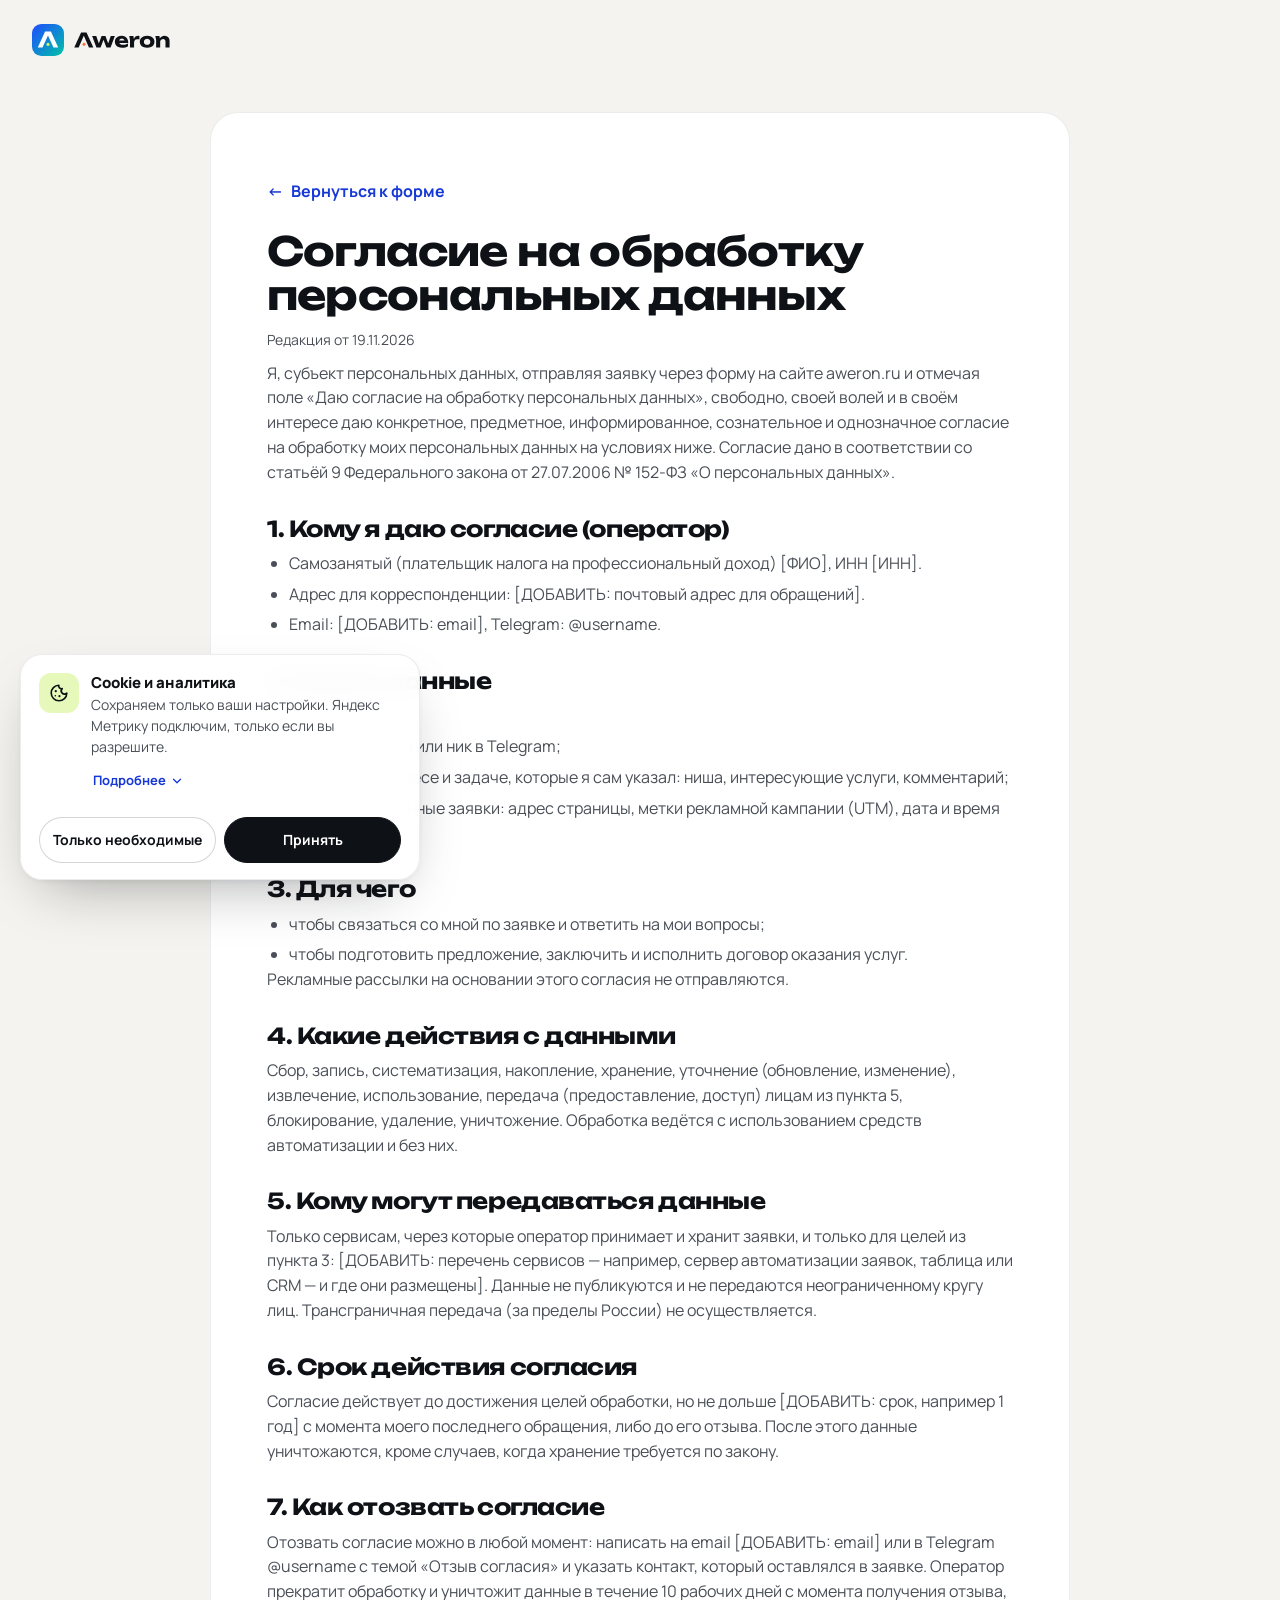
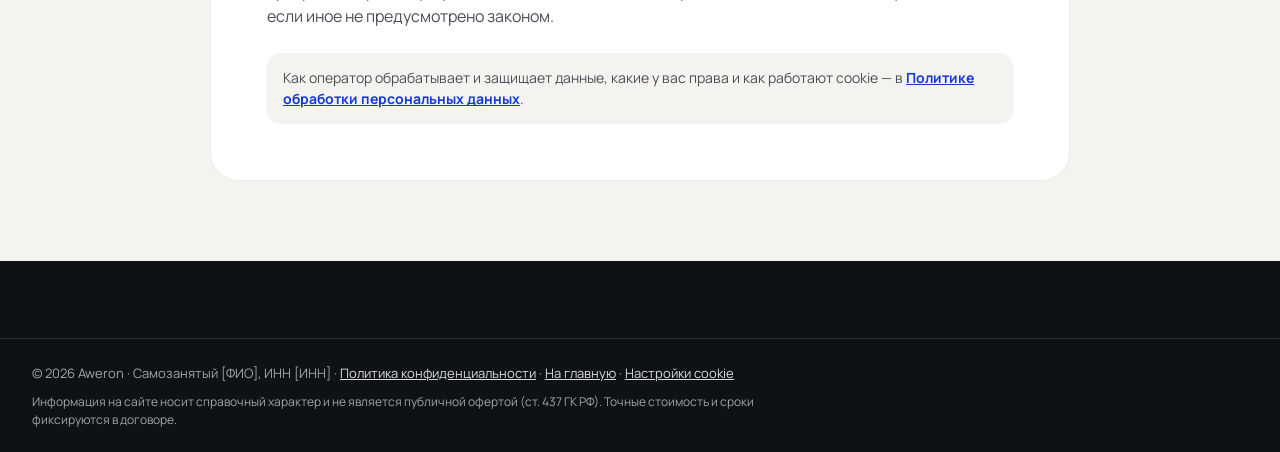
==== consent.html @ 9c27363f "Телефон с выбором страны и аудит соответствия правилам Форма: переключатель «Телефон / Telegram»; вы" ====
<!doctype html>
<html lang="ru">
<head>
  <meta charset="utf-8">
  <meta name="viewport" content="width=device-width, initial-scale=1">
  <title>Согласие на обработку персональных данных — Aweron</title>
  <meta name="description" content="Текст согласия на обработку персональных данных, которое вы даёте, отправляя заявку на сайте Aweron: какие данные, зачем, на какой срок и как отозвать.">
  <link rel="canonical" href="https://aweron.ru/consent.html">
  <meta name="theme-color" content="#F4F3EF">
  <link rel="icon" href="favicon.svg" type="image/svg+xml">
  <link rel="apple-touch-icon" href="apple-touch-icon.png">
  <link rel="preconnect" href="https://fonts.googleapis.com">
  <link rel="preconnect" href="https://fonts.gstatic.com" crossorigin>
  <link rel="stylesheet" href="https://fonts.googleapis.com/css2?family=Manrope:wght@400;500;600;700&family=Unbounded:wght@600;700&display=swap">
  <link rel="stylesheet" href="assets/css/style.css">
  <script src="assets/js/config.js" defer></script>
  <script src="assets/js/main.js" defer></script>
</head>
<body>
  <a class="skip-link" href="#main">Перейти к содержимому</a>
  <header class="container simple-header">
    <a class="logo" href="index.html" aria-label="Aweron — на главную">
      <svg class="logo-svg" viewBox="0 0 207.84 48" width="138.56" height="32" role="img" focusable="false"><title>Aweron</title><defs><linearGradient id="awr-g-p" x1="0" y1="0" x2="48" y2="48" gradientUnits="userSpaceOnUse"><stop offset="0" stop-color="#1F4BFF"/><stop offset="1" stop-color="#00C2A8"/></linearGradient></defs><path d="M14 0H34A14 14 0 0 1 48 14V34A14 14 0 0 1 34 48H14A14 14 0 0 1 0 34V14A14 14 0 0 1 14 0Z" fill="url(#awr-g-p)"/><path d="M8.7 35.4L19.63 11.4H28.37L39.3 35.4H32.22L24 17.34L15.78 35.4Z" fill="#FFFFFF"/><circle class="logo-ping" cx="24" cy="30.6" r="2.4" fill="none" stroke="#C8F169" stroke-width="1.5" opacity="0"/><circle class="logo-spark" cx="24" cy="30.6" r="2.4" fill="#C8F169"/><path d="M81.81 12.75 92.04 35.25H85.41L76.83 15.39H78.63L70.02 35.25H63.39L73.62 12.75ZM115.23 31.8H113.31L118.17 18.12H124.29L117.87 35.25H111.63L106.26 21.03H108.3L102.87 35.25H96.63L90.21 18.12H96.39L101.22 31.8H99.3L104.37 18.12H110.22ZM135.09 35.73Q131.97 35.73 129.52 34.59Q127.08 33.45 125.67 31.39Q124.26 29.34 124.26 26.61Q124.26 23.94 125.61 21.91Q126.96 19.89 129.31 18.75Q131.67 17.61 134.64 17.61Q137.73 17.61 139.91 18.95Q142.08 20.28 143.26 22.71Q144.45 25.14 144.45 28.44H129.21V24.75H141L138.99 26.04Q138.87 24.72 138.33 23.8Q137.79 22.89 136.91 22.41Q136.02 21.93 134.79 21.93Q133.44 21.93 132.48 22.47Q131.52 23.01 130.98 23.95Q130.44 24.9 130.44 26.16Q130.44 27.78 131.18 28.91Q131.91 30.03 133.33 30.63Q134.76 31.23 136.83 31.23Q138.72 31.23 140.59 30.73Q142.47 30.24 144 29.34V33.24Q142.23 34.44 139.97 35.09Q137.7 35.73 135.09 35.73ZM145.86 18.12H152.1L153.12 24.24V35.25H147V23.88ZM161.16 17.85V23.07Q160.26 22.89 159.46 22.81Q158.67 22.74 158.01 22.74Q156.69 22.74 155.58 23.27Q154.47 23.79 153.8 24.99Q153.12 26.19 153.12 28.2L151.95 26.76Q152.19 24.9 152.67 23.27Q153.15 21.63 153.97 20.36Q154.8 19.08 156.03 18.34Q157.26 17.61 159.03 17.61Q159.54 17.61 160.08 17.67Q160.62 17.73 161.16 17.85ZM172.71 35.73Q169.41 35.73 166.95 34.61Q164.49 33.48 163.11 31.43Q161.73 29.37 161.73 26.7Q161.73 23.97 163.11 21.93Q164.49 19.89 166.95 18.75Q169.41 17.61 172.71 17.61Q175.98 17.61 178.45 18.75Q180.93 19.89 182.31 21.93Q183.69 23.97 183.69 26.7Q183.69 29.37 182.31 31.43Q180.93 33.48 178.45 34.61Q175.98 35.73 172.71 35.73ZM172.71 31.2Q174.21 31.2 175.27 30.66Q176.34 30.12 176.91 29.1Q177.48 28.08 177.48 26.7Q177.48 25.26 176.91 24.25Q176.34 23.25 175.27 22.71Q174.21 22.17 172.71 22.17Q171.21 22.17 170.13 22.71Q169.05 23.25 168.48 24.25Q167.91 25.26 167.91 26.67Q167.91 28.08 168.48 29.1Q169.05 30.12 170.13 30.66Q171.21 31.2 172.71 31.2ZM185.04 18.12H191.19L192.3 24.96V35.25H186.18V24.03ZM198.6 17.61Q201.06 17.61 202.8 18.6Q204.54 19.59 205.45 21.39Q206.37 23.19 206.37 25.65V35.25H200.25V26.55Q200.25 24.63 199.27 23.61Q198.3 22.59 196.47 22.59Q195.21 22.59 194.26 23.13Q193.32 23.67 192.81 24.66Q192.3 25.65 192.3 27L190.41 26.01Q190.77 23.28 191.94 21.41Q193.11 19.53 194.82 18.57Q196.53 17.61 198.6 17.61Z" fill="currentColor"/><circle cx="78.06" cy="30.52" r="2.25" fill="#FF6A3D"/></svg>
    </a>
  </header>

  <main class="container legal" id="main">
    <article class="legal-card">
      <a class="back" href="index.html#contact"><span aria-hidden="true">←</span> Вернуться к форме</a>
      <h1>Согласие на обработку персональных данных</h1>
      <p class="meta">Редакция от <span data-consent-version>19.11.2026</span></p>

      <p>Я, субъект персональных данных, отправляя заявку через форму на сайте <span data-site>aweron.ru</span> и отмечая поле «Даю согласие на обработку персональных данных», свободно, своей волей и в своём интересе даю конкретное, предметное, информированное, сознательное и однозначное согласие на обработку моих персональных данных на условиях ниже. Согласие дано в соответствии со статьёй 9 Федерального закона от 27.07.2006 № 152-ФЗ «О персональных данных».</p>

      <h2>1. Кому я даю согласие (оператор)</h2>
      <ul>
        <li>Самозанятый (плательщик налога на профессиональный доход) <span data-legal="name">[ФИО]</span>, ИНН <span data-legal="inn">[ИНН]</span>.</li>
        <li>Адрес для корреспонденции: [ДОБАВИТЬ: почтовый адрес для обращений].</li>
        <li>Email: <span data-contact-text="email">[ДОБАВИТЬ: email]</span>, Telegram: <span data-contact-text="telegram">[ДОБАВИТЬ: @username]</span>.</li>
      </ul>

      <h2>2. Какие данные</h2>
      <ul>
        <li>имя;</li>
        <li>номер телефона или ник в Telegram;</li>
        <li>сведения о бизнесе и задаче, которые я сам указал: ниша, интересующие услуги, комментарий;</li>
        <li>технические данные заявки: адрес страницы, метки рекламной кампании (UTM), дата и время отправки.</li>
      </ul>

      <h2>3. Для чего</h2>
      <ul>
        <li>чтобы связаться со мной по заявке и ответить на мои вопросы;</li>
        <li>чтобы подготовить предложение, заключить и исполнить договор оказания услуг.</li>
      </ul>
      <p>Рекламные рассылки на основании этого согласия не отправляются.</p>

      <h2>4. Какие действия с данными</h2>
      <p>Сбор, запись, систематизация, накопление, хранение, уточнение (обновление, изменение), извлечение, использование, передача (предоставление, доступ) лицам из пункта 5, блокирование, удаление, уничтожение. Обработка ведётся с использованием средств автоматизации и без них.</p>

      <h2>5. Кому могут передаваться данные</h2>
      <p>Только сервисам, через которые оператор принимает и хранит заявки, и только для целей из пункта 3: [ДОБАВИТЬ: перечень сервисов — например, сервер автоматизации заявок, таблица или CRM — и где они размещены]. Данные не публикуются и не передаются неограниченному кругу лиц. Трансграничная передача (за пределы России) не осуществляется.</p>

      <h2>6. Срок действия согласия</h2>
      <p>Согласие действует до достижения целей обработки, но не дольше [ДОБАВИТЬ: срок, например 1 год] с момента моего последнего обращения, либо до его отзыва. После этого данные уничтожаются, кроме случаев, когда хранение требуется по закону.</p>

      <h2>7. Как отозвать согласие</h2>
      <p>Отозвать согласие можно в любой момент: написать на email <span data-contact-text="email">[ДОБАВИТЬ: email]</span> или в Telegram <span data-contact-text="telegram">[ДОБАВИТЬ: @username]</span> с темой «Отзыв согласия» и указать контакт, который оставлялся в заявке. Оператор прекратит обработку и уничтожит данные в течение 10 рабочих дней с момента получения отзыва, если иное не предусмотрено законом.</p>

      <p class="note">Как оператор обрабатывает и защищает данные, какие у вас права и как работают cookie — в <a href="privacy.html">Политике обработки персональных данных</a>.</p>
    </article>
  </main>

  <footer class="site-footer">
    <div class="container footer-bottom">
      <p>© <span data-year>2026</span> Aweron · Самозанятый <span data-legal="name">[ФИО]</span>, ИНН <span data-legal="inn">[ИНН]</span> · <a href="privacy.html">Политика конфиденциальности</a> · <a href="index.html">На главную</a> · <button class="cookie-settings" type="button" data-cookie-settings>Настройки cookie</button></p>
      <p class="footer-note">Информация на сайте носит справочный характер и не является публичной офертой (ст. 437 ГК РФ). Точные стоимость и сроки фиксируются в договоре.</p>
    </div>
  </footer>

  <!-- ============ COOKIE ============
       Ненавязчивое окно согласия: не блокирует страницу, кнопки равнозначны,
       Яндекс Метрика грузится только после «Принять». Выбор меняется ссылкой «Настройки cookie» в футере. -->
  <section class="cookie" id="cookie-banner" role="dialog" aria-modal="false" aria-labelledby="cookie-title" aria-describedby="cookie-text" tabindex="-1" hidden>
    <div class="cookie-head">
      <span class="cookie-ico" aria-hidden="true"><svg width="22" height="22" viewBox="0 0 24 24"><path d="M20.5 12.2A8.5 8.5 0 1 1 11.8 3.5a3 3 0 0 0 3.7 3.7 3 3 0 0 0 5 5z" fill="none" stroke="currentColor" stroke-width="1.8" stroke-linejoin="round"/><circle cx="8.5" cy="10" r="1.2" fill="currentColor"/><circle cx="12.5" cy="15.5" r="1.2" fill="currentColor"/><circle cx="8" cy="15" r=".9" fill="currentColor"/><circle cx="16" cy="12.5" r=".9" fill="currentColor"/></svg></span>
      <div>
        <p class="cookie-title" id="cookie-title">Cookie и аналитика</p>
        <p class="cookie-text" id="cookie-text">Сохраняем только ваши настройки. Яндекс Метрику подключим, только если вы разрешите.</p>
      </div>
    </div>
    <button class="cookie-more" type="button" aria-expanded="false" aria-controls="cookie-details">Подробнее <svg width="14" height="14" viewBox="0 0 24 24" aria-hidden="true"><path d="M6 9l6 6 6-6" fill="none" stroke="currentColor" stroke-width="2.2" stroke-linecap="round" stroke-linejoin="round"/></svg></button>
    <div class="cookie-details" id="cookie-details" inert>
      <div>
        <p>Сайт использует необходимые технические механизмы браузера для сохранения ваших настроек (например, выбора в баннере о cookie). Сервис Яндекс Метрика подключается только после того, как вы нажмёте «Принять» в баннере. Если вы выбрали «Только необходимые», аналитика не загружается. Изменить выбор можно по ссылке «Настройки cookie» внизу страницы или очистив данные сайта в браузере.</p>
        <p><a href="#cookies">Политика конфиденциальности, раздел 8</a></p>
      </div>
    </div>
    <div class="cookie-actions">
      <button class="cookie-btn cookie-btn--ghost" type="button" data-cookie="necessary">Только необходимые</button>
      <button class="cookie-btn cookie-btn--primary" type="button" data-cookie="all">Принять</button>
    </div>
  </section>
</body>
</html>
---- assets/css/style.css ----
/* =========================================================
   Aweron — лендинг. Mobile-first.
   ========================================================= */

/* ---------- Токены ---------- */
:root {
  --bg: #F4F3EF;
  --surface: #FFFFFF;
  --ink: #0E1116;
  --ink-2: #4A4F57;
  --line: rgba(14,17,22,.08);
  --brand: #1F4BFF;
  --brand-2: #00C2A8;
  --accent: #FF6A3D;
  --glow: #C8F169;
  --radius-lg: 28px;
  --radius-md: 18px;
  --radius-sm: 12px;
  --shadow: 0 20px 60px -20px rgba(14,17,22,.25);
  --ease: cubic-bezier(.2,.8,.2,1);

  /* производные */
  --brand-dark: #1638D6;
  --tint: #ECEAE3;
  --error: #C62828;
  --success: #0A7F6F;
  --header-h: 72px;
  --gutter: clamp(16px, 4vw, 32px);
  --font-head: "Unbounded", "Arial Black", system-ui, sans-serif;
  --font-body: "Manrope", system-ui, -apple-system, "Segoe UI", Roboto, sans-serif;
}

/* ---------- Сброс ---------- */
*, *::before, *::after { box-sizing: border-box; }
html { -webkit-text-size-adjust: 100%; scroll-behavior: smooth; }
body {
  margin: 0;
  background: var(--bg);
  color: var(--ink);
  font-family: var(--font-body);
  font-size: 16px;
  line-height: 1.55;
  -webkit-font-smoothing: antialiased;
  overflow-x: hidden;
}
@supports (overflow-x: clip) { body { overflow-x: clip; } }
body.menu-open { overflow: hidden; }
img, svg { display: block; max-width: 100%; }
a { color: inherit; }
button, input, select, textarea { font: inherit; color: inherit; }
h1, h2, h3, p, ul, ol, figure { margin: 0; }
ul, ol { padding: 0; list-style: none; }
[hidden] { display: none !important; }

:focus-visible {
  outline: 3px solid var(--brand);
  outline-offset: 3px;
  border-radius: 6px;
}

.sr-only {
  position: absolute !important; width: 1px; height: 1px; padding: 0; margin: -1px;
  overflow: hidden; clip: rect(0 0 0 0); white-space: nowrap; border: 0;
}
.skip-link {
  position: absolute; left: 16px; top: -60px; z-index: 100;
  background: var(--ink); color: #fff; padding: 10px 16px; border-radius: 999px;
  text-decoration: none; transition: top .2s var(--ease);
}
.skip-link:focus { top: 12px; }

.container {
  width: 100%;
  max-width: calc(1240px + var(--gutter) * 2);
  margin-inline: auto;
  padding-inline: var(--gutter);
}

section[id], [id="top"] { scroll-margin-top: calc(var(--header-h) + 12px); }

/* ---------- Типографика ---------- */
h1, h2, h3 { font-family: var(--font-head); font-weight: 700; letter-spacing: -0.02em; }
h2 { font-size: clamp(28px, 4.4vw, 48px); line-height: 1.1; }
h3 { font-size: clamp(18px, 1.6vw, 21px); line-height: 1.25; font-weight: 600; }
.lead { font-size: clamp(16px, 1.4vw, 18px); color: var(--ink-2); }

/* ---------- Бейджи ---------- */
.pill-badge {
  display: inline-flex; align-items: center; gap: 8px;
  padding: 7px 14px; border-radius: 999px;
  background: var(--surface); border: 1px solid var(--line);
  font-size: 12px; font-weight: 700; letter-spacing: .08em; text-transform: uppercase;
  color: var(--ink);
}
.pill-badge--light { background: rgba(255,255,255,.7); }
.pill-badge--dark { background: rgba(255,255,255,.08); border-color: rgba(255,255,255,.14); color: #fff; }
.dot { width: 7px; height: 7px; border-radius: 50%; background: var(--brand); flex: none; }
.dot--live { background: var(--brand-2); box-shadow: 0 0 0 4px rgba(0,194,168,.18); }
.dot--teal { background: var(--brand-2); }
.dot--lime { background: var(--glow); }

/* ---------- Кнопки ---------- */
.btn {
  --btn-bg: var(--surface); --btn-fg: var(--ink); --btn-bd: rgba(14,17,22,.14);
  display: inline-flex; align-items: center; justify-content: center; gap: 10px;
  min-height: 48px; padding: 12px 22px;
  border-radius: 999px; border: 1px solid var(--btn-bd);
  background: var(--btn-bg); color: var(--btn-fg);
  font-weight: 700; font-size: 15px; line-height: 1.2; text-decoration: none; text-align: center;
  cursor: pointer;
  transition: transform .22s var(--ease), box-shadow .22s var(--ease), background-color .22s var(--ease);
}
.btn:hover { transform: translateY(-2px); box-shadow: 0 12px 28px -12px rgba(14,17,22,.4); }
.btn:active { transform: translateY(0); }
.btn-arrow { display: inline-block; transition: transform .22s var(--ease); }
.btn:hover .btn-arrow { transform: translateX(4px); }
.btn--dark { --btn-bg: var(--ink); --btn-fg: #fff; --btn-bd: var(--ink); }
.btn--dark:hover { --btn-bg: #1d222b; }
.btn--brand { --btn-bg: var(--brand); --btn-fg: #fff; --btn-bd: var(--brand); }
.btn--lime { --btn-bg: var(--glow); --btn-fg: var(--ink); --btn-bd: var(--glow); }
.btn--ghost { --btn-bg: var(--surface); }
.btn--sm { min-height: 44px; padding: 10px 18px; font-size: 14px; }
.btn--lg { min-height: 56px; padding: 15px 26px; font-size: 16px; }
.btn[disabled], .btn[aria-disabled="true"] { opacity: .6; cursor: not-allowed; transform: none; box-shadow: none; }

/* ---------- Карточки ---------- */
.card {
  background: var(--surface);
  border: 1px solid var(--line);
  border-radius: var(--radius-lg);
  padding: clamp(22px, 2.6vw, 32px);
  transition: transform .22s var(--ease), box-shadow .22s var(--ease);
}
.card:hover { transform: translateY(-4px); box-shadow: var(--shadow); }

/* ---------- Появление при прокрутке ---------- */
.reveal-up {
  opacity: 0;
  transform: translateY(28px);
  transition: opacity .7s var(--ease), transform .7s var(--ease);
  transition-delay: calc(var(--i, 0) * 80ms);
}
.reveal-up.visible { opacity: 1; transform: none; }
/* у карточек после появления — обычный быстрый hover без задержки */
.card.reveal-up.visible { transition: transform .22s var(--ease), box-shadow .22s var(--ease), opacity .7s var(--ease); transition-delay: 0s; }

/* =========================================================
   ШАПКА
   ========================================================= */
.site-header {
  position: sticky; top: 0; z-index: 60;
  height: var(--header-h);
  background: transparent;
  border-bottom: 1px solid transparent;
  transition: background-color .25s var(--ease), border-color .25s var(--ease), backdrop-filter .25s var(--ease);
}
.site-header.scrolled {
  background: rgba(244,243,239,.78);
  -webkit-backdrop-filter: saturate(160%) blur(14px);
  backdrop-filter: saturate(160%) blur(14px);
  border-bottom-color: var(--line);
}
body.menu-open .site-header { background: transparent; border-bottom-color: transparent; -webkit-backdrop-filter: none; backdrop-filter: none; }
.header-inner { height: 100%; display: flex; align-items: center; gap: 24px; }

.logo { display: inline-flex; align-items: center; gap: 10px; text-decoration: none; min-height: 44px; }
.logo-word { font-family: var(--font-head); font-weight: 700; font-size: 20px; letter-spacing: -0.02em; }

.main-nav { display: none; margin-left: auto; }
.main-nav ul { display: flex; gap: 6px; }
.main-nav a {
  position: relative; display: inline-flex; align-items: center; min-height: 44px; padding: 0 12px;
  text-decoration: none; font-weight: 600; font-size: 15px; color: var(--ink-2);
  transition: color .2s var(--ease);
}
.main-nav a::after {
  content: ""; position: absolute; left: 12px; right: 12px; bottom: 9px; height: 2px; border-radius: 2px;
  background: var(--brand); transform: scaleX(0); transform-origin: left;
  transition: transform .3s var(--ease);
}
.main-nav a:hover { color: var(--ink); }
.main-nav a:hover::after, .main-nav a:focus-visible::after { transform: scaleX(1); }

.header-actions { display: none; gap: 10px; }

.burger {
  margin-left: auto; position: relative; z-index: 70;
  width: 48px; height: 48px; border-radius: 50%;
  border: 1px solid var(--line); background: var(--surface); cursor: pointer;
  display: inline-flex; flex-direction: column; align-items: center; justify-content: center; gap: 5px;
}
.burger span { display: block; width: 20px; height: 2px; border-radius: 2px; background: var(--ink); transition: transform .3s var(--ease), opacity .2s var(--ease); }
.burger[aria-expanded="true"] span:nth-child(1) { transform: translateY(7px) rotate(45deg); }
.burger[aria-expanded="true"] span:nth-child(2) { opacity: 0; transform: scaleX(.3); }
.burger[aria-expanded="true"] span:nth-child(3) { transform: translateY(-7px) rotate(-45deg); }

/* Мобильное меню */
.mobile-menu {
  position: fixed; inset: 0; z-index: 55;
  background: var(--bg);
  padding: calc(var(--header-h) + 24px) var(--gutter) 32px;
  display: flex; flex-direction: column; justify-content: space-between; gap: 32px;
  overflow-y: auto;
  clip-path: circle(0 at calc(100% - 40px) 36px);
  opacity: 0; visibility: hidden;
  transition: clip-path .38s var(--ease), opacity .38s var(--ease), visibility 0s linear .38s;
}
.mobile-menu.open {
  clip-path: circle(150% at calc(100% - 40px) 36px);
  opacity: 1; visibility: visible;
  transition: clip-path .38s var(--ease), opacity .38s var(--ease), visibility 0s;
}
.mobile-menu ul { display: grid; gap: 4px; }
.mobile-menu nav a {
  display: flex; align-items: center; min-height: 56px;
  font-family: var(--font-head); font-weight: 600; font-size: clamp(26px, 8vw, 36px); letter-spacing: -0.02em;
  text-decoration: none; border-bottom: 1px solid var(--line);
}
.mobile-menu-actions { display: grid; gap: 10px; }

/* =========================================================
   HERO
   ========================================================= */
.hero { padding-top: 8px; }
.hero-box {
  position: relative; overflow: hidden; isolation: isolate;
  border-radius: var(--radius-lg);
  background: #EEF1FA;
  padding: clamp(28px, 5vw, 64px) clamp(20px, 4vw, 56px);
}
.hero-aurora {
  position: absolute; inset: -20%; z-index: -1; pointer-events: none;
  background:
    radial-gradient(42% 52% at 18% 22%, rgba(31,75,255,.30), transparent 70%),
    radial-gradient(38% 46% at 82% 30%, rgba(0,194,168,.30), transparent 70%),
    radial-gradient(46% 50% at 60% 92%, rgba(31,75,255,.18), transparent 70%),
    radial-gradient(30% 30% at 30% 85%, rgba(200,241,105,.22), transparent 70%),
    linear-gradient(160deg, #F5F6FB 0%, #E9EEFB 50%, #E7F6F3 100%);
  filter: saturate(.9);
}
.hero-aurora--soft { opacity: .9; }

.hero-grid { display: grid; gap: 40px; align-items: center; }
.hero-text { position: relative; z-index: 2; }
.hero-title {
  margin-top: 18px;
  font-size: clamp(28px, 4.1vw, 54px);
  line-height: 1.05;
  letter-spacing: -0.02em;
  font-weight: 700;
}

/* Ротатор (анимация №1) */
.rotator {
  display: grid; justify-items: start; color: var(--brand);
  transition: width .45s var(--ease);
  vertical-align: bottom;
}
.rotator-word {
  grid-area: 1 / 1;
  opacity: 0;
  transform: translateY(40%);
  transition: opacity .45s var(--ease), transform .45s var(--ease);
}
.rotator-word.active { opacity: 1; transform: translateY(0); }
.rotator-word.leaving { opacity: 0; transform: translateY(-40%); }
@media (min-width: 768px) {
  .rotator { display: inline-grid; white-space: nowrap; }
}

.hero-sub { margin-top: 20px; max-width: 560px; font-size: clamp(16px, 1.5vw, 18px); color: var(--ink-2); }
.hero-cta { margin-top: 28px; display: flex; flex-wrap: wrap; gap: 12px; }
.hero-cta .btn { flex: 1 1 auto; }
.hero-note { margin-top: 18px; display: flex; align-items: flex-start; gap: 8px; font-size: 14px; font-weight: 600; color: var(--ink-2); }
.hero-note svg { color: var(--success); flex: none; margin-top: 1px; }

/* Стопка карточек */
.hero-visual {
  position: relative;
  height: 400px;
  max-width: 420px; width: 100%; margin-inline: auto;
  perspective: 1200px;
}
.stack {
  position: absolute; inset: 0;
  transform-style: preserve-3d;
  transition: transform .5s var(--ease);
}
.stack.is-tilting { transition: transform .12s linear; }
.stack-card {
  position: absolute; left: 0; top: 0;
  width: 78%; padding: 18px; border-radius: var(--radius-md);
  box-shadow: var(--shadow);
  top: var(--y);
  opacity: 0;
  transform: translate(var(--x), 40px) rotate(0deg);
  transition: transform .8s var(--ease), opacity .8s var(--ease);
  transition-delay: var(--d);
}
.hero-visual.reveal .stack-card { opacity: 1; transform: translate(var(--x), 0) rotate(var(--r)); }
.stack-card--ink { background: var(--ink); color: #fff; z-index: 1; }
.stack-card--coral { background: var(--accent); color: var(--ink); z-index: 2; }
.stack-card--blue { background: var(--brand); color: #fff; z-index: 3; }
.stack-card-top { display: flex; align-items: center; justify-content: space-between; margin-bottom: 18px; }
.stack-ico {
  width: 42px; height: 42px; border-radius: 12px; display: grid; place-items: center;
  background: rgba(255,255,255,.14);
}
.stack-card--coral .stack-ico { background: rgba(14,17,22,.1); }
.status-online { display: inline-flex; align-items: center; gap: 6px; font-size: 13px; font-weight: 700; color: #7EF0DD; }
.stack-title { font-family: var(--font-head); font-weight: 600; font-size: clamp(15px, 4.2vw, 19px); letter-spacing: -0.01em; }
.stack-line { margin-top: 4px; font-size: 14px; opacity: .85; }

.float-pill {
  position: absolute; z-index: 5;
  display: inline-flex; align-items: center; gap: 8px;
  padding: 9px 14px; border-radius: 999px;
  background: var(--surface); box-shadow: 0 12px 30px -12px rgba(14,17,22,.3);
  font-size: 13px; font-weight: 700; white-space: nowrap;
  animation: float 4s ease-in-out infinite;
}
.float-pill--a { right: 0; top: 30%; }
.float-pill--b { right: 4%; bottom: 0; animation-delay: -2s; }
@keyframes float { 50% { transform: translateY(-10px); } }

@media (max-width: 1199px) {
  .stack-card { width: 86%; padding: 16px 18px; }
  .stack-card-top { margin-bottom: 10px; }
  .stack-ico { width: 36px; height: 36px; }
  .stack-card--ink { --x: 0% !important; }
  .stack-card--coral { --x: 12% !important; --y: 36% !important; }
  .stack-card--blue { --x: 4% !important; --y: 67% !important; }
  .hero-visual { height: 390px; }
  .float-pill--a { top: 25%; right: -2%; }
  .float-pill--b { display: none; }
}

/* Преимущества под hero */
.perks { display: grid; gap: 12px; margin-top: 16px; }
.perk {
  display: flex; align-items: flex-start; gap: 14px;
  padding: 18px 20px; border-radius: var(--radius-md);
  background: var(--surface); border: 1px solid var(--line);
  font-size: 15px; color: var(--ink-2);
}
.perk strong { color: var(--ink); font-size: 16px; }
.perk-ico {
  flex: none; width: 44px; height: 44px; border-radius: 12px; display: grid; place-items: center;
  background: rgba(31,75,255,.08); color: var(--brand);
}

/* =========================================================
   MARQUEE
   ========================================================= */
.marquee {
  margin-top: clamp(40px, 6vw, 72px);
  overflow: hidden;
  padding-block: 18px;
  border-block: 1px solid var(--line);
  -webkit-mask-image: linear-gradient(90deg, transparent, #000 10%, #000 90%, transparent);
  mask-image: linear-gradient(90deg, transparent, #000 10%, #000 90%, transparent);
}
.marquee-track {
  display: flex; width: max-content;
  animation: marquee 30s linear infinite;
}
.marquee:hover .marquee-track { animation-play-state: paused; }
.marquee-list { display: flex; flex: none; }
.marquee-list li {
  display: inline-flex; align-items: center;
  font-family: var(--font-head); font-weight: 600; font-size: clamp(18px, 2.2vw, 26px);
  letter-spacing: -0.01em; white-space: nowrap;
}
.marquee-list li::after {
  content: ""; width: 8px; height: 8px; border-radius: 50%; background: var(--accent);
  margin-inline: clamp(18px, 2.4vw, 32px);
}
@keyframes marquee { to { transform: translateX(-50%); } }

/* =========================================================
   СЕКЦИИ
   ========================================================= */
.section { padding-block: clamp(64px, 9vw, 120px); }
.section--tint { background: var(--tint); }
.section-head { display: grid; gap: 16px; justify-items: start; margin-bottom: clamp(32px, 4vw, 56px); max-width: 760px; }
.is-hidden { display: none !important; }

/* Списки с галочками */
.checks { display: grid; gap: 10px; }
.checks li {
  position: relative; padding-left: 30px; font-size: 15px;
}
.checks li::before {
  content: ""; position: absolute; left: 0; top: 2px; width: 20px; height: 20px; border-radius: 50%;
  background: rgba(0,194,168,.16) url("data:image/svg+xml,%3Csvg xmlns='http://www.w3.org/2000/svg' viewBox='0 0 20 20'%3E%3Cpath d='M6 10.3l2.6 2.6L14 7.5' fill='none' stroke='%23087F70' stroke-width='2' stroke-linecap='round' stroke-linejoin='round'/%3E%3C/svg%3E") center/20px no-repeat;
}
.checks--lg li { font-size: 16px; }

/* ---------- Демо ---------- */
.demo-grid { display: grid; gap: 40px; align-items: center; }
.demo-text { display: grid; gap: 20px; justify-items: start; }
.demo-visual { width: 100%; max-width: 520px; margin-inline: auto; }
.chat {
  background: var(--surface); border-radius: var(--radius-lg); border: 1px solid var(--line);
  box-shadow: var(--shadow); overflow: hidden;
}
.chat-head {
  display: flex; align-items: center; gap: 12px;
  padding: 14px 16px; border-bottom: 1px solid var(--line); background: #FBFBF9;
}
.chat-avatar {
  flex: none; width: 42px; height: 42px; border-radius: 50%; display: grid; place-items: center;
  background: linear-gradient(135deg, var(--brand), var(--brand-2)); color: #fff;
  font-weight: 800; font-size: 14px;
}
.chat-name { font-weight: 700; font-size: 15px; line-height: 1.3; }
.chat-status { display: flex; align-items: center; gap: 6px; font-size: 12.5px; color: var(--ink-2); }
.chat-replay {
  margin-left: auto; flex: none;
  display: inline-flex; align-items: center; gap: 6px;
  min-height: 44px; padding: 0 14px; border-radius: 999px;
  border: 1px solid var(--line); background: var(--surface); cursor: pointer;
  font-size: 13px; font-weight: 700;
  transition: transform .22s var(--ease), background-color .2s;
}
.chat-replay:hover { background: var(--bg); }
.chat-replay:hover svg { transform: rotate(-60deg); }
.chat-replay svg { transition: transform .4s var(--ease); }
.chat-replay[disabled] { opacity: .5; cursor: default; }
.chat-body {
  display: flex; flex-direction: column; gap: 10px;
  padding: 18px 14px 20px;
  background:
    radial-gradient(circle at 1px 1px, rgba(14,17,22,.05) 1px, transparent 0) 0 0/18px 18px,
    #F7F7F4;
}
.msg { display: grid; max-width: 86%; }
.msg > * { grid-area: 1 / 1; }
.msg--user { align-self: flex-end; justify-items: end; }
.msg--bot { align-self: flex-start; justify-items: start; }
.msg--system { align-self: center; max-width: 100%; }
.bubble {
  padding: 10px 14px; border-radius: 18px; font-size: 14.5px; line-height: 1.45;
  transform-origin: bottom left;
  transition: opacity .35s var(--ease), transform .35s var(--ease);
}
.msg--user .bubble { background: var(--brand); color: #fff; border-bottom-right-radius: 6px; transform-origin: bottom right; }
.msg--bot .bubble { background: var(--surface); border: 1px solid var(--line); border-bottom-left-radius: 6px; }
.msg--system .bubble {
  background: rgba(0,194,168,.14); color: #065F54; font-size: 13px; font-weight: 700;
  border-radius: 999px; padding: 8px 14px; text-align: center; transform-origin: center;
}
.typing {
  align-self: start; display: inline-flex; gap: 4px; padding: 13px 16px;
  background: var(--surface); border: 1px solid var(--line); border-radius: 18px; border-bottom-left-radius: 6px;
  opacity: 0; transition: opacity .2s var(--ease);
}
.typing i { width: 7px; height: 7px; border-radius: 50%; background: #9AA0A8; animation: typing 1s infinite ease-in-out; }
.typing i:nth-child(2) { animation-delay: .15s; }
.typing i:nth-child(3) { animation-delay: .3s; }
@keyframes typing { 0%, 60%, 100% { transform: translateY(0); opacity: .5; } 30% { transform: translateY(-5px); opacity: 1; } }

/* Режим анимации: сообщения занимают место заранее (без сдвигов макета), но скрыты */
.chat.is-scripted .msg .bubble { opacity: 0; transform: scale(.96); visibility: hidden; }
.chat.is-scripted .msg.shown .bubble { opacity: 1; transform: scale(1); visibility: visible; }
.chat.is-scripted .msg.is-typing .typing { opacity: 1; }
.chat.is-scripted .msg.shown .typing { opacity: 0; }

.caption { margin-top: 12px; text-align: center; font-size: 13px; color: var(--ink-2); }

/* ---------- Бенто ---------- */
.bento { display: grid; gap: 16px; }
.bento-card { display: flex; flex-direction: column; gap: 12px; overflow: hidden; }
.bento-card p { color: var(--ink-2); }
.bento-card--chart { background: var(--ink); color: #fff; border-color: var(--ink); }
.bento-card--chart p { color: rgba(255,255,255,.72); }
.bento-card--ink { background: #1B2030; color: #fff; border-color: #1B2030; }
.bento-card--ink p { color: rgba(255,255,255,.75); }
.bento-card--lime { background: var(--glow); border-color: var(--glow); }
.bento-card--lime p { color: #2D3320; }
.bento-ico {
  width: 56px; height: 56px; border-radius: 16px; display: grid; place-items: center;
  background: var(--bg); margin-bottom: 4px;
  transition: transform .35s var(--ease);
}
.bento-card--lime .bento-ico { background: rgba(14,17,22,.08); }
.bento-card--ink .bento-ico { background: rgba(255,255,255,.1); }
.bento-card:hover .bento-ico { transform: scale(1.08); }
.bento-card:hover .bento-ico--bolt { transform: rotate(-14deg) scale(1.08); }

.chart { margin-top: auto; padding-top: 18px; }
.bars {
  display: grid; grid-template-columns: repeat(24, 1fr); align-items: end; gap: 4px;
  height: 140px;
}
.bars i {
  display: block; height: calc(var(--h) * 1px); border-radius: 4px 4px 2px 2px;
  background: linear-gradient(180deg, var(--brand-2), var(--brand));
  transform-origin: bottom;
  animation: bars 2.2s ease-in-out infinite alternate;
  animation-delay: calc(var(--d) * -0.18s);
}
/* ночные часы выделяем лаймом */
.bars i:nth-child(-n+7), .bars i:nth-child(n+22) { background: linear-gradient(180deg, var(--glow), #7FB62A); }
/* «дыхание» высоты: от --h до (--h − 22px), через transform для 60 FPS */
/* у низких столбиков (--h < 40) не даём уйти в ноль */
@keyframes bars { to { transform: scaleY(max(.45, calc((var(--h) - 22) / var(--h)))); } }
.chart-axis { display: flex; justify-content: space-between; margin-top: 8px; font-size: 12px; color: rgba(255,255,255,.6); font-variant-numeric: tabular-nums; }
.chart figcaption { margin-top: 10px; font-size: 13px; color: rgba(255,255,255,.75); }

/* Схема интеграции
   Один цикл 4 с: «Сайт» отправляет → точка со следом едет к «Aweron» → приём (кольцо + отклик)
   → точка едет к «Telegram / CRM» → приём. Все этапы — в одном цикле, поэтому не разъезжаются.
   Линии заходят под чипы (чипы выше по z-index и непрозрачные) — точка выезжает из-под чипа
   и уходит под следующий, без обрезки свечения. Анимируются только transform и opacity. */
.flow {
  --flow-dur: 4s;
  --flow-ease: cubic-bezier(.55, 0, .3, 1);
  --flow-glow: 0, 194, 168;
  display: flex; align-items: center; margin-top: auto; padding-top: 16px; flex-wrap: nowrap;
}
.flow-node {
  position: relative; z-index: 2;
  flex: none; display: inline-flex; align-items: center; gap: 8px;
  padding: 10px 14px; border-radius: 14px;
  background: var(--bg); border: 1px solid var(--line);
  font-weight: 700; font-size: 14px; white-space: nowrap;
}
.flow-node--brand { background: var(--brand); color: #fff; border-color: var(--brand); }
/* кольцо-вспышка вокруг чипа: появляется с зазором 4px и расходится */
.flow-node::after {
  content: ""; position: absolute; inset: -5px; border-radius: 18px;
  border: 1.5px solid rgba(var(--flow-glow), .55);
  box-shadow: 0 0 22px 2px rgba(var(--flow-glow), .28), inset 0 0 10px rgba(var(--flow-glow), .18);
  opacity: 0; pointer-events: none;
}
.flow > .flow-node:first-child::after { animation: flow-ring-send var(--flow-dur) linear infinite; }
.flow-node--brand { animation: flow-pop-brand var(--flow-dur) linear infinite; }
.flow-node--brand::after { animation: flow-ring-brand var(--flow-dur) linear infinite; }
.flow > .flow-node:last-child { animation: flow-pop-last var(--flow-dur) linear infinite; }
.flow > .flow-node:last-child::after { animation: flow-ring-last var(--flow-dur) linear infinite; }

/* линия: пунктир-дорожка; концы уходят под чипы на 12px */
.flow-link {
  position: relative; z-index: 1;
  flex: 1 1 auto; min-width: 40px; height: 2px; margin-inline: -12px;
  background: linear-gradient(90deg, rgba(14,17,22,.22) 50%, transparent 0) 0 0 / 8px 2px repeat-x;
}
/* след: заполняет линию за точкой и гаснет */
.flow-trail {
  position: absolute; inset: 0; border-radius: 2px;
  background: linear-gradient(90deg, rgba(var(--flow-glow), 0) 0%, rgba(var(--flow-glow), .55) 70%, rgb(var(--flow-glow)) 100%);
  transform: scaleX(0); transform-origin: left center; opacity: 0;
}
.flow-runner { position: absolute; inset: 0; transform: translateX(-100%); }
.flow-runner i {
  position: absolute; right: -6px; top: -5px; width: 12px; height: 12px; border-radius: 50%;
  background: radial-gradient(circle at 35% 35%, #E9FFFB 0 18%, rgb(var(--flow-glow)) 55%);
  box-shadow: 0 0 0 4px rgba(var(--flow-glow), .18), 0 0 18px 4px rgba(var(--flow-glow), .55);
}
.flow-link:not(.flow-link--2) .flow-trail { animation: flow-trail-1 var(--flow-dur) linear infinite; }
.flow-link:not(.flow-link--2) .flow-runner { animation: flow-run-1 var(--flow-dur) linear infinite; }
.flow-link--2 .flow-trail { animation: flow-trail-2 var(--flow-dur) linear infinite; }
.flow-link--2 .flow-runner { animation: flow-run-2 var(--flow-dur) linear infinite; }

/* участок 1: 4% → 38%, участок 2: 50% → 84% */
@keyframes flow-run-1 {
  0%, 4%   { transform: translateX(-100%); opacity: 1; animation-timing-function: var(--flow-ease); }
  38%      { transform: translateX(0); opacity: 1; }
  44%      { transform: translateX(0); opacity: 0; }
  100%     { transform: translateX(-100%); opacity: 0; }
}
@keyframes flow-run-2 {
  0%, 44%  { transform: translateX(-100%); opacity: 0; }
  50%      { transform: translateX(-100%); opacity: 1; animation-timing-function: var(--flow-ease); }
  84%      { transform: translateX(0); opacity: 1; }
  90%      { transform: translateX(0); opacity: 0; }
  100%     { transform: translateX(-100%); opacity: 0; }
}
@keyframes flow-trail-1 {
  0%, 4%   { transform: scaleX(0); opacity: 1; animation-timing-function: var(--flow-ease); }
  38%      { transform: scaleX(1); opacity: 1; animation-timing-function: ease-out; }
  58%      { transform: scaleX(1); opacity: 0; }
  100%     { transform: scaleX(0); opacity: 0; }
}
@keyframes flow-trail-2 {
  0%, 50%  { transform: scaleX(0); opacity: 1; animation-timing-function: var(--flow-ease); }
  84%      { transform: scaleX(1); opacity: 1; animation-timing-function: ease-out; }
  99%      { transform: scaleX(1); opacity: 0; }
  100%     { transform: scaleX(0); opacity: 0; }
}
/* кольца: отправка (0–14%), приём в Aweron (37–56%), приём в Telegram/CRM (83–100%) */
@keyframes flow-ring-send {
  0%       { opacity: 0; transform: scale(.94); animation-timing-function: ease-out; }
  4%       { opacity: .9; transform: scale(1); animation-timing-function: ease-in; }
  16%      { opacity: 0; transform: scale(1.06); }
  100%     { opacity: 0; transform: scale(1.06); }
}
@keyframes flow-ring-brand {
  0%, 36%  { opacity: 0; transform: scale(.94); animation-timing-function: ease-out; }
  40%      { opacity: 1; transform: scale(1); animation-timing-function: ease-in; }
  56%      { opacity: 0; transform: scale(1.08); }
  100%     { opacity: 0; transform: scale(1.08); }
}
@keyframes flow-ring-last {
  0%, 82%  { opacity: 0; transform: scale(.94); animation-timing-function: ease-out; }
  86%      { opacity: 1; transform: scale(1); animation-timing-function: ease-in; }
  100%     { opacity: 0; transform: scale(1.08); }
}
/* отклик чипа при приёме */
@keyframes flow-pop-brand {
  0%, 37%  { transform: scale(1); animation-timing-function: cubic-bezier(.3, 1.6, .6, 1); }
  42%      { transform: scale(1.06); animation-timing-function: ease-out; }
  50%, 100% { transform: scale(1); }
}
@keyframes flow-pop-last {
  0%, 83%  { transform: scale(1); animation-timing-function: cubic-bezier(.3, 1.6, .6, 1); }
  88%      { transform: scale(1.05); animation-timing-function: ease-out; }
  96%, 100% { transform: scale(1); }
}

/* На узких экранах схема вертикальная: та же логика по оси Y */
@media (max-width: 559px) {
  .flow { flex-direction: column; align-items: flex-start; }
  .flow-link {
    width: 2px; height: 64px; min-width: 0; flex: none; margin: -12px 0 -12px 26px;
    background: linear-gradient(180deg, rgba(14,17,22,.22) 50%, transparent 0) 0 0 / 2px 8px repeat-y;
  }
  .flow-trail { transform: scaleY(0); transform-origin: center top; background: linear-gradient(180deg, rgba(var(--flow-glow), 0) 0%, rgba(var(--flow-glow), .55) 70%, rgb(var(--flow-glow)) 100%); }
  .flow-runner { transform: translateY(-100%); }
  .flow-runner i { right: -5px; top: auto; bottom: -6px; }
  .flow-link:not(.flow-link--2) .flow-trail { animation-name: flow-trail-1-v; }
  .flow-link:not(.flow-link--2) .flow-runner { animation-name: flow-run-1-v; }
  .flow-link--2 .flow-trail { animation-name: flow-trail-2-v; }
  .flow-link--2 .flow-runner { animation-name: flow-run-2-v; }
}
@keyframes flow-run-1-v {
  0%, 4%   { transform: translateY(-100%); opacity: 1; animation-timing-function: var(--flow-ease); }
  38%      { transform: translateY(0); opacity: 1; }
  44%      { transform: translateY(0); opacity: 0; }
  100%     { transform: translateY(-100%); opacity: 0; }
}
@keyframes flow-run-2-v {
  0%, 44%  { transform: translateY(-100%); opacity: 0; }
  50%      { transform: translateY(-100%); opacity: 1; animation-timing-function: var(--flow-ease); }
  84%      { transform: translateY(0); opacity: 1; }
  90%      { transform: translateY(0); opacity: 0; }
  100%     { transform: translateY(-100%); opacity: 0; }
}
@keyframes flow-trail-1-v {
  0%, 4%   { transform: scaleY(0); opacity: 1; animation-timing-function: var(--flow-ease); }
  38%      { transform: scaleY(1); opacity: 1; animation-timing-function: ease-out; }
  58%      { transform: scaleY(1); opacity: 0; }
  100%     { transform: scaleY(0); opacity: 0; }
}
@keyframes flow-trail-2-v {
  0%, 50%  { transform: scaleY(0); opacity: 1; animation-timing-function: var(--flow-ease); }
  84%      { transform: scaleY(1); opacity: 1; animation-timing-function: ease-out; }
  99%      { transform: scaleY(1); opacity: 0; }
  100%     { transform: scaleY(0); opacity: 0; }
}

/* Без анимации: статичная «заполненная» схема */
@media (prefers-reduced-motion: reduce) {
  .flow .flow-runner, .flow .flow-node::after { animation: none !important; opacity: 0; }
  .flow .flow-node--brand, .flow > .flow-node:last-child { animation: none !important; transform: none; }
  .flow .flow-trail { animation: none !important; opacity: .7; transform: none; }
}

/* ---------- Шаги ---------- */
.steps { position: relative; display: grid; gap: 16px; counter-reset: none; }
.step {
  position: relative; z-index: 1;
  padding: 24px; border-radius: var(--radius-lg); background: var(--surface); border: 1px solid var(--line);
}
.step-num {
  display: inline-grid; place-items: center; width: 64px; height: 64px; border-radius: 20px;
  background: var(--bg); border: 1px solid var(--line);
  font-family: var(--font-head); font-weight: 700; font-size: 22px;
  margin-bottom: 18px;
  transition: transform .3s var(--ease), background-color .3s var(--ease), color .3s var(--ease);
}
.step:hover .step-num { background: var(--brand); color: #fff; transform: scale(1.08); border-color: var(--brand); }
.step h3 { margin-bottom: 8px; }
.step p { color: var(--ink-2); font-size: 15px; }


/* ---------- Комплекс ---------- */
.bundle {
  position: relative; overflow: hidden; isolation: isolate;
  display: grid; gap: 32px;
  padding: clamp(28px, 5vw, 56px);
  border-radius: var(--radius-lg);
  background: var(--ink); color: #fff;
}
.bundle-glow {
  position: absolute; inset: auto -20% -60% 30%; height: 120%; z-index: -1;
  background: radial-gradient(closest-side, rgba(31,75,255,.55), transparent), radial-gradient(40% 40% at 80% 30%, rgba(0,194,168,.35), transparent);
  pointer-events: none;
}
.bundle-main { display: grid; gap: 14px; justify-items: start; }
.bundle-sub { font-size: 18px; color: rgba(255,255,255,.8); }
.bundle-list { display: grid; gap: 2px; margin-top: 10px; width: 100%; }
.bundle-list li {
  display: flex; justify-content: space-between; align-items: center; gap: 16px;
  padding: 12px 0; border-bottom: 1px solid rgba(255,255,255,.1); font-size: 15px;
}
.bundle-list em {
  flex: none; font-style: normal; font-size: 12px; font-weight: 700; letter-spacing: .04em;
  padding: 4px 10px; border-radius: 999px; background: rgba(200,241,105,.16); color: var(--glow);
}
.bundle-side { display: grid; gap: 14px; align-content: end; justify-items: start; }
.bundle-old { color: rgba(255,255,255,.65); font-size: 15px; }
.bundle-price { font-family: var(--font-head); font-weight: 700; font-size: clamp(36px, 5vw, 56px); line-height: 1; letter-spacing: -0.03em; }
.bundle-note { margin-top: 18px; font-size: 14px; color: var(--ink-2); max-width: 760px; }

/* ---------- FAQ ---------- */
.faq-grid { display: grid; gap: 32px; }
.faq-aside { display: grid; gap: 18px; justify-items: start; align-content: start; }
.faq-list { display: grid; gap: 10px; }
.faq-item { background: var(--surface); border: 1px solid var(--line); border-radius: var(--radius-md); }
.faq-item h3 { font-family: var(--font-body); font-size: 17px; font-weight: 700; letter-spacing: 0; }
.faq-q {
  width: 100%; display: flex; align-items: center; justify-content: space-between; gap: 16px;
  min-height: 64px; padding: 16px 18px 16px 22px;
  background: none; border: 0; text-align: left; cursor: pointer; font-weight: 700; font-size: inherit;
  border-radius: var(--radius-md);
}
.faq-plus {
  position: relative; flex: none; width: 36px; height: 36px; border-radius: 50%;
  background: var(--bg);
  transition: transform .32s var(--ease), background-color .32s var(--ease);
}
.faq-plus::before, .faq-plus::after {
  content: ""; position: absolute; left: 50%; top: 50%; width: 14px; height: 2px; border-radius: 2px;
  background: var(--ink); transform: translate(-50%, -50%);
  transition: background-color .32s var(--ease);
}
.faq-plus::after { transform: translate(-50%, -50%) rotate(90deg); }
.faq-q[aria-expanded="true"] .faq-plus { transform: rotate(45deg); background: var(--brand); }
.faq-q[aria-expanded="true"] .faq-plus::before, .faq-q[aria-expanded="true"] .faq-plus::after { background: #fff; }
.faq-a {
  display: grid; grid-template-rows: 0fr;
  transition: grid-template-rows .32s var(--ease);
}
.faq-a > div { overflow: hidden; }
.faq-a p { padding: 0 22px 20px; color: var(--ink-2); }
.faq-item.open .faq-a { grid-template-rows: 1fr; }

/* ---------- Форма ---------- */
.contact-box {
  position: relative; overflow: hidden; isolation: isolate;
  border-radius: var(--radius-lg);
  padding: clamp(24px, 5vw, 64px) clamp(16px, 4vw, 56px);
}
.contact-grid { display: grid; gap: 32px; align-items: start; }
.contact-intro { display: grid; gap: 18px; justify-items: start; }
.tg-alt { margin-top: 8px; display: grid; gap: 12px; justify-items: start; }
.tg-alt p { font-weight: 700; }

.lead-form {
  display: grid; gap: 18px;
  background: var(--surface); border-radius: var(--radius-lg); border: 1px solid var(--line);
  padding: clamp(20px, 3vw, 32px);
  box-shadow: var(--shadow);
}
.field { display: grid; gap: 6px; border: 0; margin: 0; padding: 0; min-width: 0; }
.field label, .field legend { font-weight: 700; font-size: 14px; padding: 0; }
.field legend { margin-bottom: 8px; }
.req { color: var(--error); }
.field input[type="text"], .field select, .field textarea {
  width: 100%; min-height: 50px; padding: 12px 16px;
  border: 1.5px solid rgba(14,17,22,.16); border-radius: var(--radius-sm);
  background: #FCFCFA; font-size: 16px;
  transition: border-color .2s var(--ease), box-shadow .2s var(--ease);
}
.field textarea { resize: vertical; min-height: 96px; }
.field input:focus-visible, .field select:focus-visible, .field textarea:focus-visible {
  outline: none; border-color: var(--brand); box-shadow: 0 0 0 4px rgba(31,75,255,.15);
}
.field input[aria-invalid="true"], .field textarea[aria-invalid="true"] { border-color: var(--error); }
.select-wrap { position: relative; }
.select-wrap::after {
  content: ""; position: absolute; right: 18px; top: 50%; width: 9px; height: 9px; pointer-events: none;
  border-right: 2px solid var(--ink-2); border-bottom: 2px solid var(--ink-2); transform: translateY(-70%) rotate(45deg);
}
.field select { appearance: none; -webkit-appearance: none; padding-right: 44px; cursor: pointer; }
.field-hint { font-size: 13px; color: var(--ink-2); }
.field-count { text-align: right; font-variant-numeric: tabular-nums; }
.field-error { font-size: 13px; font-weight: 600; color: var(--error); min-height: 0; }
.field-error:empty { display: none; }

.chips { display: flex; flex-wrap: wrap; gap: 8px; }
.chip { position: relative; cursor: pointer; }
.chip input { position: absolute; opacity: 0; width: 1px; height: 1px; }
.chip span {
  display: inline-flex; align-items: center; min-height: 44px; padding: 10px 16px; border-radius: 999px;
  border: 1.5px solid rgba(14,17,22,.16); background: #FCFCFA; font-size: 14px; font-weight: 600;
  transition: background-color .2s var(--ease), border-color .2s var(--ease), color .2s var(--ease);
}
.chip input:checked + span { background: var(--ink); color: #fff; border-color: var(--ink); }
.chip input:focus-visible + span { outline: 3px solid var(--brand); outline-offset: 2px; }

.consent { display: flex; align-items: flex-start; gap: 12px; font-weight: 500 !important; font-size: 14px; cursor: pointer; min-height: 44px; }
.consent input { flex: none; width: 22px; height: 22px; margin: 1px 0 0; accent-color: var(--brand); cursor: pointer; }
.consent a { color: var(--brand-dark); font-weight: 700; }

.hp { position: absolute !important; left: -9999px; width: 1px; height: 1px; overflow: hidden; }

.btn--submit { width: 100%; position: relative; }
.spinner {
  display: none; width: 18px; height: 18px; border-radius: 50%;
  border: 2.5px solid rgba(255,255,255,.35); border-top-color: #fff;
  animation: spin .8s linear infinite;
}
.btn--submit.is-loading .spinner { display: inline-block; }
.btn--submit.is-loading .btn-arrow { display: none; }
@keyframes spin { to { transform: rotate(360deg); } }

.form-status {
  display: grid; grid-template-columns: auto 1fr; gap: 12px; align-items: center;
  padding: 14px 16px; border-radius: var(--radius-sm);
  background: rgba(0,194,168,.12); color: #065F54; font-weight: 600; font-size: 15px;
}
.form-status .status-check { display: none; }
.form-status.is-success .status-check { display: block; }
.form-status.is-success .status-check circle,
.form-status.is-success .status-check path { stroke-dasharray: 100; stroke-dashoffset: 100; animation: draw .7s var(--ease) forwards; }
.form-status.is-success .status-check path { animation-delay: .25s; }
@keyframes draw { to { stroke-dashoffset: 0; } }
.form-status.is-error, .form-status.is-info { grid-template-columns: 1fr; background: #FFF1EC; color: #8A2A0C; }
.form-status.is-info { background: #EEF2FF; color: #1B2A7A; }
.form-status-tg { justify-self: start; }

/* ---------- Футер ---------- */
.site-footer { background: var(--ink); color: rgba(255,255,255,.75); padding-top: clamp(48px, 6vw, 80px); }
.site-footer .logo { color: #fff; }
.footer-grid { display: grid; gap: 32px; padding-bottom: 40px; }
.footer-brand { display: grid; gap: 10px; justify-items: start; }
.footer-region { font-size: 14px; color: rgba(255,255,255,.6); }
.footer-title { font-weight: 700; color: #fff; margin-bottom: 8px; }
.footer-col ul { display: grid; gap: 0; }
.footer-col a {
  display: inline-flex; align-items: center; min-height: 40px; text-decoration: none;
  transition: transform .2s var(--ease), color .2s var(--ease);
}
.footer-col a:hover { color: #fff; transform: translateX(2px); }
.footer-bottom { border-top: 1px solid rgba(255,255,255,.1); padding-block: 22px; font-size: 13px; color: rgba(255,255,255,.62); }
.footer-bottom a { color: rgba(255,255,255,.85); }
.site-footer :focus-visible { outline-color: var(--glow); }

/* ---------- Cookie ----------
   Ненавязчивая карточка внизу: не блокирует страницу, обе кнопки одного размера и веса. */
.cookie {
  position: fixed; z-index: 80;
  left: 12px; right: 12px; bottom: calc(12px + env(safe-area-inset-bottom, 0px));
  display: grid; gap: 12px;
  padding: 18px 18px 16px; border-radius: 22px;
  background: rgba(255,255,255,.96);
  -webkit-backdrop-filter: saturate(160%) blur(12px); backdrop-filter: saturate(160%) blur(12px);
  border: 1px solid var(--line);
  box-shadow: 0 24px 60px -24px rgba(14,17,22,.4), 0 2px 6px rgba(14,17,22,.05);
  font-size: 14px; line-height: 1.5;
  opacity: 0; transform: translateY(20px);
  transition: opacity .4s var(--ease), transform .4s var(--ease);
}
.cookie.is-visible { opacity: 1; transform: none; }
.cookie:focus { outline: none; }
.cookie:focus-visible { outline: 3px solid var(--brand); outline-offset: 3px; border-radius: 22px; }
body.menu-open .cookie { visibility: hidden; }
.cookie-head { display: grid; grid-template-columns: auto 1fr; gap: 12px; align-items: start; }
.cookie-ico {
  width: 40px; height: 40px; border-radius: 12px; display: grid; place-items: center;
  background: rgba(200,241,105,.45); color: var(--ink);
}
.cookie-title { font-weight: 800; font-size: 15px; line-height: 1.3; }
.cookie-text { margin-top: 2px; color: var(--ink-2); }
.cookie-more {
  justify-self: start; display: inline-flex; align-items: center; gap: 4px;
  min-height: 32px; padding: 0 2px; margin: -4px 0 -4px 52px;
  background: none; border: 0; cursor: pointer;
  font-size: 13px; font-weight: 700; color: var(--brand-dark);
}
.cookie-more svg { transition: transform .3s var(--ease); }
.cookie-more[aria-expanded="true"] svg { transform: rotate(180deg); }
.cookie-more:hover { text-decoration: underline; }
.cookie-details { display: grid; grid-template-rows: 0fr; transition: grid-template-rows .32s var(--ease); }
.cookie-details > div { overflow: hidden; }
.cookie-details.open { grid-template-rows: 1fr; }
.cookie-details p { font-size: 13px; color: var(--ink-2); }
.cookie-details p:first-child { padding: 10px 12px; border-radius: 12px; background: var(--bg); }
.cookie-details p + p { margin-top: 8px; }
.cookie-details a { color: var(--brand-dark); font-weight: 700; }
.cookie-actions { display: grid; grid-template-columns: 1fr 1fr; gap: 8px; }
.cookie-btn {
  min-height: 46px; padding: 0 12px; border-radius: 999px; cursor: pointer;
  font-size: 14px; font-weight: 700; line-height: 1.2;
  transition: box-shadow .25s var(--ease), transform .25s var(--ease);
}
.cookie-btn--ghost { background: var(--surface); color: var(--ink); border: 1.5px solid rgba(14,17,22,.18); }
.cookie-btn--primary { background: var(--ink); color: #fff; border: 1.5px solid var(--ink); }
.cookie-btn:hover { box-shadow: 0 10px 20px -12px rgba(14,17,22,.5); transform: translateY(-1px); }
.cookie-btn--ghost:hover { box-shadow: inset 0 0 0 100px rgba(14,17,22,.04), 0 10px 20px -12px rgba(14,17,22,.4); }
.cookie-btn:focus-visible { outline: 3px solid var(--brand); outline-offset: 2px; border-radius: 999px; }
@media (max-width: 419px) {
  .cookie { gap: 10px; padding: 16px 16px 14px; }
  .cookie-actions { grid-template-columns: 1fr; }
  .cookie-btn { min-height: 44px; }
}

/* ссылка «Настройки cookie» в футере */
.cookie-settings {
  display: inline-flex; align-items: center; min-height: 24px; vertical-align: baseline;
  background: none; border: 0; padding: 0; cursor: pointer;
  font: inherit; color: rgba(255,255,255,.85); text-decoration: underline;
}
.cookie-settings:hover { color: #fff; }

/* =========================================================
   АДАПТИВ
   ========================================================= */
@media (min-width: 560px) {
  .hero-cta .btn { flex: 0 0 auto; }
  .perks { grid-template-columns: repeat(3, 1fr); }
  .perk { flex-direction: column; }
  .cookie { left: 20px; right: auto; bottom: calc(20px + env(safe-area-inset-bottom, 0px)); width: 400px; }
}

@media (min-width: 768px) {
  .steps { grid-template-columns: repeat(2, 1fr); }
  .bento { grid-template-columns: repeat(2, 1fr); }
  .bento-card--chart { grid-column: 1 / -1; }
  .bento-card--flow { grid-column: 1 / -1; }
  .footer-grid { grid-template-columns: 1.4fr 1fr 1fr 1fr; }
  .hero-visual { height: 360px; }
}

@media (min-width: 1024px) {
  :root { --header-h: 80px; }
  .main-nav { display: block; }
  .header-actions { display: flex; }
  .burger { display: none; }
  .mobile-menu { display: none; }

  .hero-visual { height: 450px; }

  .demo-grid { grid-template-columns: 1fr 1fr; gap: 64px; }

  .bento { grid-template-columns: repeat(6, 1fr); grid-auto-rows: minmax(220px, auto); }
  .bento-card--chart { grid-column: span 4; grid-row: span 2; }
  .bento-card--lime { grid-column: span 2; }
  .bento-card:nth-child(3) { grid-column: span 2; }
  .bento-card--flow { grid-column: span 3; }
  .bento-card--ink { grid-column: span 3; }
  .bars { height: 200px; }

  .steps { grid-template-columns: repeat(4, 1fr); gap: 20px; }
  /* Линия между шагами (анимация №10) */
  .steps::before {
    content: ""; position: absolute; z-index: 0; left: 56px; right: 56px; top: 56px; height: 2px;
    background: linear-gradient(90deg, var(--brand), var(--brand-2));
    transform: scaleX(0); transform-origin: left;
    transition: transform 1.2s var(--ease) .2s;
  }
  .steps.visible::before { transform: scaleX(1); }
  .step { background: transparent; border-color: transparent; padding: 24px 8px; }
  .step-num { position: relative; z-index: 1; background: var(--surface); }

  .bundle { grid-template-columns: 1.4fr 1fr; gap: 48px; }
  .faq-grid { grid-template-columns: .8fr 1.2fr; gap: 64px; }
  .faq-aside { position: sticky; top: calc(var(--header-h) + 24px); }
  .contact-grid { grid-template-columns: .9fr 1.1fr; gap: 56px; }
}

@media (min-width: 1200px) {
  .hero-grid { grid-template-columns: minmax(0, 1.7fr) minmax(0, 1fr); gap: 24px; }
  .hero-visual { height: 440px; max-width: none; }
  .stack-card { width: 72%; padding: 22px; }
}
@media (min-width: 1280px) {
  .main-nav ul { gap: 10px; }
}

/* =========================================================
   Сниженная анимация
   ========================================================= */
@media (prefers-reduced-motion: reduce) {
  html { scroll-behavior: auto; }
  *, *::before, *::after { animation-duration: .001ms !important; animation-iteration-count: 1 !important; transition-duration: .001ms !important; transition-delay: 0s !important; }
  .reveal-up { opacity: 1; transform: none; }
  .marquee-track, .float-pill, .bars i, .flow-runner, .typing i { animation: none !important; }
  .flow-runner { transform: translateX(-50%); }
  .stack-card { opacity: 1; transform: translate(var(--x), 0) rotate(var(--r)); }
  .steps::before { transform: scaleX(1); }
  .rotator-word:not(.active) { display: none; }
  .form-status.is-success .status-check circle, .form-status.is-success .status-check path { stroke-dashoffset: 0; animation: none; }
}

/* === Logo === */
.logo .logo-svg { display: block; height: 32px; width: auto; flex: none; overflow: visible; }
.logo .logo-spark, .logo .logo-ping { transform-box: fill-box; transform-origin: center; }
@media (hover: hover) and (prefers-reduced-motion: no-preference) {
  .site-header .logo:hover .logo-spark, .site-header .logo:focus-visible .logo-spark { animation: logo-spark .45s var(--ease); }
  .site-header .logo:hover .logo-ping, .site-header .logo:focus-visible .logo-ping { animation: logo-ping .5s var(--ease); }
}
@keyframes logo-spark {
  0% { transform: scale(1); }
  35% { transform: scale(1.45); }
  100% { transform: scale(1); }
}
@keyframes logo-ping {
  0% { opacity: .9; transform: scale(1); }
  100% { opacity: 0; transform: scale(2.6); }
}

/* === Services cards v2 === */
.svc-grid { display: grid; gap: 16px; align-items: stretch; }
@media (min-width: 768px) { .svc-grid { grid-template-columns: repeat(2, minmax(0, 1fr)); } }
@media (min-width: 1024px) { .svc-grid { gap: 24px; } }

.svc-card {
  /* палитра карточки: по умолчанию тёмная (ИИ-администратор) */
  --svc-bg: var(--ink);
  --svc-fg: #FFFFFF;
  --svc-fg-2: rgba(255,255,255,.75);          /* 10.8:1 */
  --svc-accent: var(--glow);
  --svc-tile: rgba(255,255,255,.14);
  --svc-chip: rgba(255,255,255,.12);
  --svc-sticker-bg: var(--glow);
  --svc-sticker-fg: var(--ink);
  --svc-btn-bg: #FFFFFF;
  --svc-btn-fg: var(--ink);
  --svc-btn-hover: inset 0 0 0 100px rgba(14,17,22,.08);
  --svc-ring: var(--glow);

  container-type: inline-size;
  display: flex; flex-direction: column;
  min-width: 0;
  padding: clamp(20px, 2.2vw, 32px);
  border-radius: 28px;
  background: var(--svc-bg);
  color: var(--svc-fg);
  box-shadow: 0 0 0 0 rgba(14,17,22,0);
}
/* появление (.reveal-up) идёт по transform со ступенчатой задержкой, hover — по отдельному свойству translate */
.svc-card.reveal-up {
  transition: opacity .7s var(--ease), transform .7s var(--ease), translate .3s var(--ease), box-shadow .3s var(--ease);
  transition-delay: calc(var(--i, 0) * 80ms), calc(var(--i, 0) * 80ms), 0s, 0s;
}
.svc-card--sky {
  --svc-bg: #E7ECFF;
  --svc-fg: var(--ink);
  --svc-fg-2: var(--ink-2);                    /* 7.0:1 */
  --svc-accent: var(--brand);                  /* 5.1:1 */
  --svc-tile: #FFFFFF;
  --svc-chip: #FFFFFF;
  --svc-sticker-bg: var(--brand);              /* белый текст 6.0:1 */
  --svc-sticker-fg: #FFFFFF;
  --svc-btn-bg: var(--ink);
  --svc-btn-fg: #FFFFFF;
  --svc-btn-hover: inset 0 0 0 100px rgba(255,255,255,.1);
  --svc-ring: var(--brand);
}
.svc-card--green {
  --svc-bg: #0A5F4D;                           /* белый 7.6:1; #0B6B57 давал вторичному тексту 4.39:1 */
  --svc-fg-2: rgba(255,255,255,.8);            /* 5.5:1 */
  --svc-tile: rgba(255,255,255,.14);
  --svc-chip: rgba(255,255,255,.12);           /* белый текст на чипе 5.7:1 */
}
.svc-card--coral {
  /* белый текст на коралле не проходит AA (2.85:1; на #E9502A — 3.72:1), поэтому текст тёмный */
  --svc-bg: var(--accent);
  --svc-fg: var(--ink);                        /* 6.65:1 */
  --svc-fg-2: rgba(14,17,22,.8);               /* 5.04:1 */
  --svc-accent: var(--ink);
  --svc-tile: rgba(255,255,255,.22);
  --svc-chip: rgba(255,255,255,.22);           /* ink на чипе 8.2:1 */
  --svc-sticker-bg: var(--ink);                /* лайм на ink 14.6:1 */
  --svc-sticker-fg: var(--glow);
  --svc-ring: var(--ink);
}

/* верхний ряд */
.svc-top { display: flex; align-items: center; justify-content: space-between; gap: 12px; flex-wrap: wrap; }
.svc-id { display: flex; align-items: center; gap: 12px; min-width: 0; }
.svc-ico {
  flex: none; width: 44px; height: 44px; border-radius: 13px;
  display: grid; place-items: center;
  background: var(--svc-tile); color: var(--svc-fg);
  transition: transform .3s var(--ease);
}
.svc-ico svg { display: block; width: 22px; height: 22px; }
.svc-caption { font-size: clamp(15px, 1.2vw, 17px); font-weight: 600; line-height: 1.2; }
.svc-badge {
  flex: none; padding: 6px 12px; border-radius: 999px;
  background: var(--svc-tile);
  font-size: 11px; font-weight: 700; letter-spacing: .06em; text-transform: uppercase; line-height: 1.2; white-space: nowrap;
}

/* заголовок: ограничен и вьюпортом, и шириной самой карточки — «администратор» не вылезает */
.svc-title {
  margin-top: clamp(20px, 3.5cqi, 28px);
  font-family: var(--font-head); font-weight: 700;
  font-size: min(clamp(26px, 2.6vw, 40px), 9.4cqi);
  line-height: 1.0; letter-spacing: -0.02em;
}
.svc-desc { margin-top: 12px; max-width: 34em; font-size: 15px; line-height: 1.45; color: var(--svc-fg-2); }
@media (min-width: 1280px) { .svc-desc { font-size: 16px; } }

/* чипы и стикер */
.svc-chips { display: flex; flex-wrap: wrap; align-items: center; gap: 8px; margin-top: 18px; }
.svc-sticker {
  padding: 7px 12px; border-radius: 10px;
  background: var(--svc-sticker-bg); color: var(--svc-sticker-fg);
  font-size: 12px; font-weight: 800; letter-spacing: .04em; text-transform: uppercase; line-height: 1.2;
  transform: rotate(-2deg);
  box-shadow: 0 8px 18px -8px rgba(14,17,22,.45);
  transition: transform .3s var(--ease);
}
.svc-chip { padding: 7px 14px; border-radius: 999px; background: var(--svc-chip); font-size: 14px; font-weight: 600; line-height: 1.2; }

/* список */
.svc-list { display: grid; gap: 8px; margin-top: 18px; font-size: 15px; line-height: 1.4; }
.svc-list li { display: flex; align-items: flex-start; gap: 10px; }
.svc-check { flex: none; width: 18px; height: 18px; margin-top: 2px; color: var(--svc-accent); }

/* низ: всегда прижат к низу, ряд под «поддержку» зарезервирован — цены и кнопки в ряду на одной линии */
.svc-bottom {
  margin-top: auto; padding-top: 22px;
  display: grid; grid-template-rows: auto minmax(28px, auto) auto;
}
.svc-price-row { grid-row: 1; display: flex; align-items: flex-end; justify-content: space-between; gap: 16px; }
.svc-price {
  font-family: var(--font-head); font-weight: 700;
  font-size: min(clamp(28px, 2.4vw, 40px), 11cqi);
  line-height: 1; letter-spacing: -0.02em; font-variant-numeric: tabular-nums; white-space: nowrap;
}
.svc-term { flex: none; text-align: right; font-size: 13px; line-height: 1.3; color: var(--svc-fg-2); }
.svc-support { grid-row: 2; padding-top: 6px; font-size: 13px; line-height: 1.4; color: var(--svc-fg-2); }
.svc-btn {
  grid-row: 3; margin-top: 12px;
  display: flex; align-items: center; justify-content: center; gap: 10px;
  width: 100%; min-height: 52px; padding: 0 24px; border-radius: 999px;
  background: var(--svc-btn-bg); color: var(--svc-btn-fg);
  font-size: 16px; font-weight: 700; text-decoration: none;
  transition: box-shadow .3s var(--ease), transform .3s var(--ease);
}
.svc-btn:hover { box-shadow: var(--svc-btn-hover); }
.svc-btn:focus-visible { outline: 3px solid var(--svc-ring); outline-offset: 3px; border-radius: 999px; }
.svc-arrow { display: inline-block; transition: transform .3s var(--ease); }

/* hover — только для точного указателя */
@media (hover: hover) and (pointer: fine) {
  .svc-card:hover { box-shadow: 0 30px 60px -24px rgba(14,17,22,.45); }
}
@media (hover: hover) and (pointer: fine) and (prefers-reduced-motion: no-preference) {
  .svc-card:hover { translate: 0 -6px; }
  .svc-card:hover .svc-ico { transform: rotate(-6deg) scale(1.06); }
  .svc-card:hover .svc-sticker { transform: rotate(0deg); }
  .svc-btn:hover .svc-arrow { transform: translateX(4px); }
}

/* === Works (cases) === */
.work-grid { display: grid; gap: 16px; align-items: stretch; }
@media (min-width: 768px) { .work-grid { grid-template-columns: repeat(2, minmax(0, 1fr)); } }
@media (min-width: 1024px) { .work-grid { gap: 24px; } }

.work-card {
  display: flex; flex-direction: column; min-width: 0;
  background: var(--surface); border: 1px solid var(--line); border-radius: 28px;
  overflow: hidden;
  box-shadow: 0 0 0 0 rgba(14,17,22,0);
}
.work-card.reveal-up {
  transition: opacity .7s var(--ease), transform .7s var(--ease), translate .3s var(--ease), box-shadow .3s var(--ease);
  transition-delay: calc(var(--i, 0) * 80ms), calc(var(--i, 0) * 80ms), 0s, 0s;
}
.work-media { position: relative; margin: 0; aspect-ratio: 16 / 10; overflow: hidden; background: var(--tint); }
.work-media img { display: block; width: 100%; height: 100%; object-fit: cover; transition: transform .6s var(--ease); }
.work-type, .work-here {
  position: absolute; bottom: 16px; padding: 7px 12px; border-radius: 999px;
  box-shadow: 0 6px 16px -6px rgba(14,17,22,.4);
  font-size: 12px; font-weight: 700; letter-spacing: .06em; text-transform: uppercase; line-height: 1.2;
}
.work-type { left: 16px; background: var(--ink); color: #fff; }
.work-here { right: 16px; background: var(--glow); color: var(--ink); }

.work-body { display: flex; flex-direction: column; flex: 1; padding: clamp(20px, 2.2vw, 28px); }
.work-title { font-family: var(--font-head); font-weight: 700; font-size: clamp(22px, 2vw, 28px); line-height: 1.1; letter-spacing: -0.02em; }
.work-desc { margin-top: 10px; font-size: 15px; line-height: 1.5; color: var(--ink-2); }
.work-tags { display: flex; flex-wrap: wrap; gap: 8px; margin-top: 16px; }
.work-tags li { padding: 6px 12px; border-radius: 999px; background: var(--bg); border: 1px solid var(--line); font-size: 13px; font-weight: 600; }

.work-bottom {
  margin-top: auto; padding-top: 22px;
  display: flex; align-items: flex-end; justify-content: space-between; gap: 16px; flex-wrap: wrap;
}
.work-price-label { font-size: 13px; color: var(--ink-2); }
.work-price { margin-top: 2px; font-family: var(--font-head); font-weight: 700; font-size: clamp(24px, 2.2vw, 30px); line-height: 1.1; letter-spacing: -0.02em; font-variant-numeric: tabular-nums; white-space: nowrap; }
.work-btn {
  display: inline-flex; align-items: center; justify-content: center; gap: 10px;
  min-height: 48px; padding: 0 22px; border-radius: 999px;
  background: var(--ink); color: #fff; font-size: 15px; font-weight: 700; text-decoration: none;
  transition: box-shadow .3s var(--ease), transform .3s var(--ease);
}
.work-btn:hover { box-shadow: inset 0 0 0 100px rgba(255,255,255,.1), 0 12px 24px -12px rgba(14,17,22,.5); }
.work-btn:focus-visible { outline: 3px solid var(--brand); outline-offset: 3px; border-radius: 999px; }
.work-arrow { display: inline-block; transition: transform .3s var(--ease); }
.work-links { display: flex; align-items: center; gap: 6px; margin-top: 12px; font-size: 13px; color: var(--ink-2); }
.work-links svg { flex: none; }
.work-links a { display: inline-flex; align-items: center; min-height: 32px; color: var(--brand-dark); font-weight: 700; text-decoration: none; }
.work-links a:hover { text-decoration: underline; }
@media (max-width: 420px) { .work-btn { width: 100%; } }

@media (hover: hover) and (pointer: fine) {
  .work-card:hover { box-shadow: 0 30px 60px -28px rgba(14,17,22,.35); }
}
@media (hover: hover) and (pointer: fine) and (prefers-reduced-motion: no-preference) {
  .work-card:hover { translate: 0 -6px; }
  .work-card:hover .work-media img { transform: scale(1.03); }
  .work-btn:hover .work-arrow { transform: translateX(4px); }
}

/* === Contact field: телефон с выбором страны / Telegram === */
/* Шрифт флагов: подключается только там, где эмодзи флагов не рисуются (Chromium на Windows).
   Флаги — Twemoji, CC BY 4.0, см. assets/fonts/LICENSE-TwemojiCountryFlags.md */
@font-face {
  font-family: "Twemoji Country Flags";
  src: url("../fonts/TwemojiCountryFlags.woff2") format("woff2");
  unicode-range: U+1F1E6-1F1FF, U+1F3F4, U+E0062-E0063, U+E0065, U+E0067, U+E006C, U+E006E, U+E0073-E0074, U+E0077, U+E007F;
  font-display: swap;
}
.flag {
  display: inline-block; flex: none; width: 1.35em; text-align: center;
  font-family: "Apple Color Emoji", "Segoe UI Emoji", "Noto Color Emoji", sans-serif;
  font-size: 20px; line-height: 1; font-style: normal;
}
.flag-polyfill .flag { font-family: "Twemoji Country Flags", "Apple Color Emoji", "Segoe UI Emoji", "Noto Color Emoji", sans-serif; }

.field--contact { position: relative; }
.contact-head { display: flex; align-items: center; justify-content: space-between; gap: 10px; flex-wrap: wrap; }
.field-label { font-weight: 700; font-size: 14px; }

/* переключатель Телефон / Telegram */
.seg { display: inline-flex; padding: 3px; border-radius: 999px; background: var(--bg); border: 1px solid var(--line); }
.seg-opt { position: relative; cursor: pointer; }
.seg-opt input { position: absolute; opacity: 0; width: 1px; height: 1px; }
.seg-opt span {
  display: inline-flex; align-items: center; min-height: 34px; padding: 0 14px; border-radius: 999px;
  font-size: 13px; font-weight: 700; color: var(--ink-2);
  transition: background-color .2s var(--ease), color .2s var(--ease), box-shadow .2s var(--ease);
}
.seg-opt input:checked + span { background: var(--surface); color: var(--ink); box-shadow: 0 2px 8px -2px rgba(14,17,22,.2); }
.seg-opt input:focus-visible + span { outline: 3px solid var(--brand); outline-offset: 1px; }

/* поле телефона: [флаг +код ▾][номер] */
.phone { position: relative; }
.phone-box, .tg-box {
  display: flex; align-items: stretch; min-height: 52px;
  border: 1.5px solid rgba(14,17,22,.16); border-radius: var(--radius-sm);
  background: #FCFCFA;
  transition: border-color .2s var(--ease), box-shadow .2s var(--ease);
}
.phone-box:focus-within, .tg-box:focus-within { border-color: var(--brand); box-shadow: 0 0 0 4px rgba(31,75,255,.15); }
.phone-box.is-invalid, .tg-box.is-invalid { border-color: var(--error); }
.cc-btn {
  flex: none; display: inline-flex; align-items: center; gap: 6px;
  padding: 0 10px 0 12px; margin: 0; border: 0; border-right: 1px solid var(--line);
  border-radius: calc(var(--radius-sm) - 2px) 0 0 calc(var(--radius-sm) - 2px);
  background: transparent; cursor: pointer;
  font-size: 16px; font-weight: 700; font-variant-numeric: tabular-nums; color: var(--ink);
  transition: background-color .2s var(--ease);
}
.cc-btn:hover { background: rgba(14,17,22,.04); }
.cc-btn:focus-visible { outline: 3px solid var(--brand); outline-offset: -3px; border-radius: 10px; }
.cc-chev { color: var(--ink-2); transition: transform .25s var(--ease); }
.cc-btn[aria-expanded="true"] .cc-chev { transform: rotate(180deg); }
.phone-box input, .tg-box input {
  flex: 1; min-width: 0; width: 100%;
  padding: 12px 14px; border: 0; background: transparent; outline: none;
  font-size: 16px; font-variant-numeric: tabular-nums; letter-spacing: .01em; color: var(--ink);
}
.field .tg-box input[type="text"] { border: 0; background: transparent; min-height: 0; padding: 12px 14px 12px 2px; box-shadow: none; }
.field .tg-box input:focus-visible { box-shadow: none; }
.tg-at { display: flex; align-items: center; padding-left: 14px; font-size: 16px; font-weight: 700; color: var(--ink-2); }

/* выпадающий список стран */
.cc-pop {
  position: absolute; z-index: 30; left: 0; right: 0; top: calc(100% + 6px);
  background: var(--surface); border: 1px solid var(--line); border-radius: 16px;
  box-shadow: 0 24px 48px -20px rgba(14,17,22,.35);
  overflow: hidden;
  animation: cc-in .2s var(--ease);
}
@keyframes cc-in { from { opacity: 0; transform: translateY(-6px); } }
.cc-search { display: flex; align-items: center; gap: 10px; padding: 4px 14px; border-bottom: 1px solid var(--line); color: var(--ink-2); }
.field .cc-search input[type="text"] {
  flex: 1; min-height: 44px; padding: 10px 0; border: 0; background: transparent; box-shadow: none; outline: none;
  font-size: 16px; color: var(--ink);
}
.cc-list { max-height: 300px; overflow-y: auto; padding: 6px; overscroll-behavior: contain; }
.cc-group {
  padding: 10px 12px 4px; font-size: 11px; font-weight: 800; letter-spacing: .08em; text-transform: uppercase; color: var(--ink-2);
}
.cc-opt {
  display: grid; grid-template-columns: auto 1fr auto; align-items: center; gap: 12px;
  min-height: 44px; padding: 8px 12px; border-radius: 10px; cursor: pointer;
}
.cc-name { font-size: 15px; font-weight: 600; color: var(--ink); }
.cc-dial { font-size: 14px; font-weight: 700; color: var(--ink-2); font-variant-numeric: tabular-nums; }
.cc-opt.is-active { background: var(--tint); }
.cc-opt[aria-selected="true"] { background: rgba(31,75,255,.08); }
.cc-opt[aria-selected="true"] .cc-name, .cc-opt[aria-selected="true"] .cc-dial { color: var(--brand-dark); }
.cc-opt[aria-selected="true"].is-active { background: rgba(31,75,255,.14); }
.cc-empty { padding: 14px 16px; font-size: 14px; color: var(--ink-2); }
@media (max-width: 480px) { .cc-list { max-height: 260px; } }

/* === Legal pages (privacy.html, consent.html) === */
.legal { padding-block: 32px 80px; }
.legal-card { max-width: 860px; margin-inline: auto; background: var(--surface); border: 1px solid var(--line); border-radius: var(--radius-lg); padding: clamp(22px, 5vw, 56px); }
.legal h1 { font-size: clamp(26px, 4vw, 40px); line-height: 1.1; margin-bottom: 12px; }
.legal h2 { font-size: clamp(18px, 2.2vw, 22px); margin: 32px 0 10px; }
.legal p, .legal li { color: var(--ink-2); }
.legal p + p { margin-top: 10px; }
.legal ul { list-style: disc; padding-left: 22px; display: grid; gap: 6px; }
.legal a { color: var(--brand-dark); font-weight: 700; }
.legal .meta { font-size: 14px; }
.back { display: inline-flex; align-items: center; gap: 8px; min-height: 44px; margin-bottom: 16px; font-weight: 700; text-decoration: none; }
.back:hover span { transform: translateX(-3px); }
.back span { display: inline-block; transition: transform .2s var(--ease); }
.simple-header { height: var(--header-h); display: flex; align-items: center; }
.legal ol { list-style: decimal; padding-left: 22px; display: grid; gap: 6px; }
.legal .note { margin-top: 24px; padding: 14px 16px; border-radius: 14px; background: var(--bg); font-size: 14px; }

/* === Legal notes: форма и футер === */
.form-legal { font-size: 13px; line-height: 1.5; color: var(--ink-2); margin-top: -4px; }
.form-legal a { color: var(--brand-dark); font-weight: 700; }
.footer-note { margin-top: 8px; font-size: 12px; color: rgba(255,255,255,.62); max-width: 760px; }
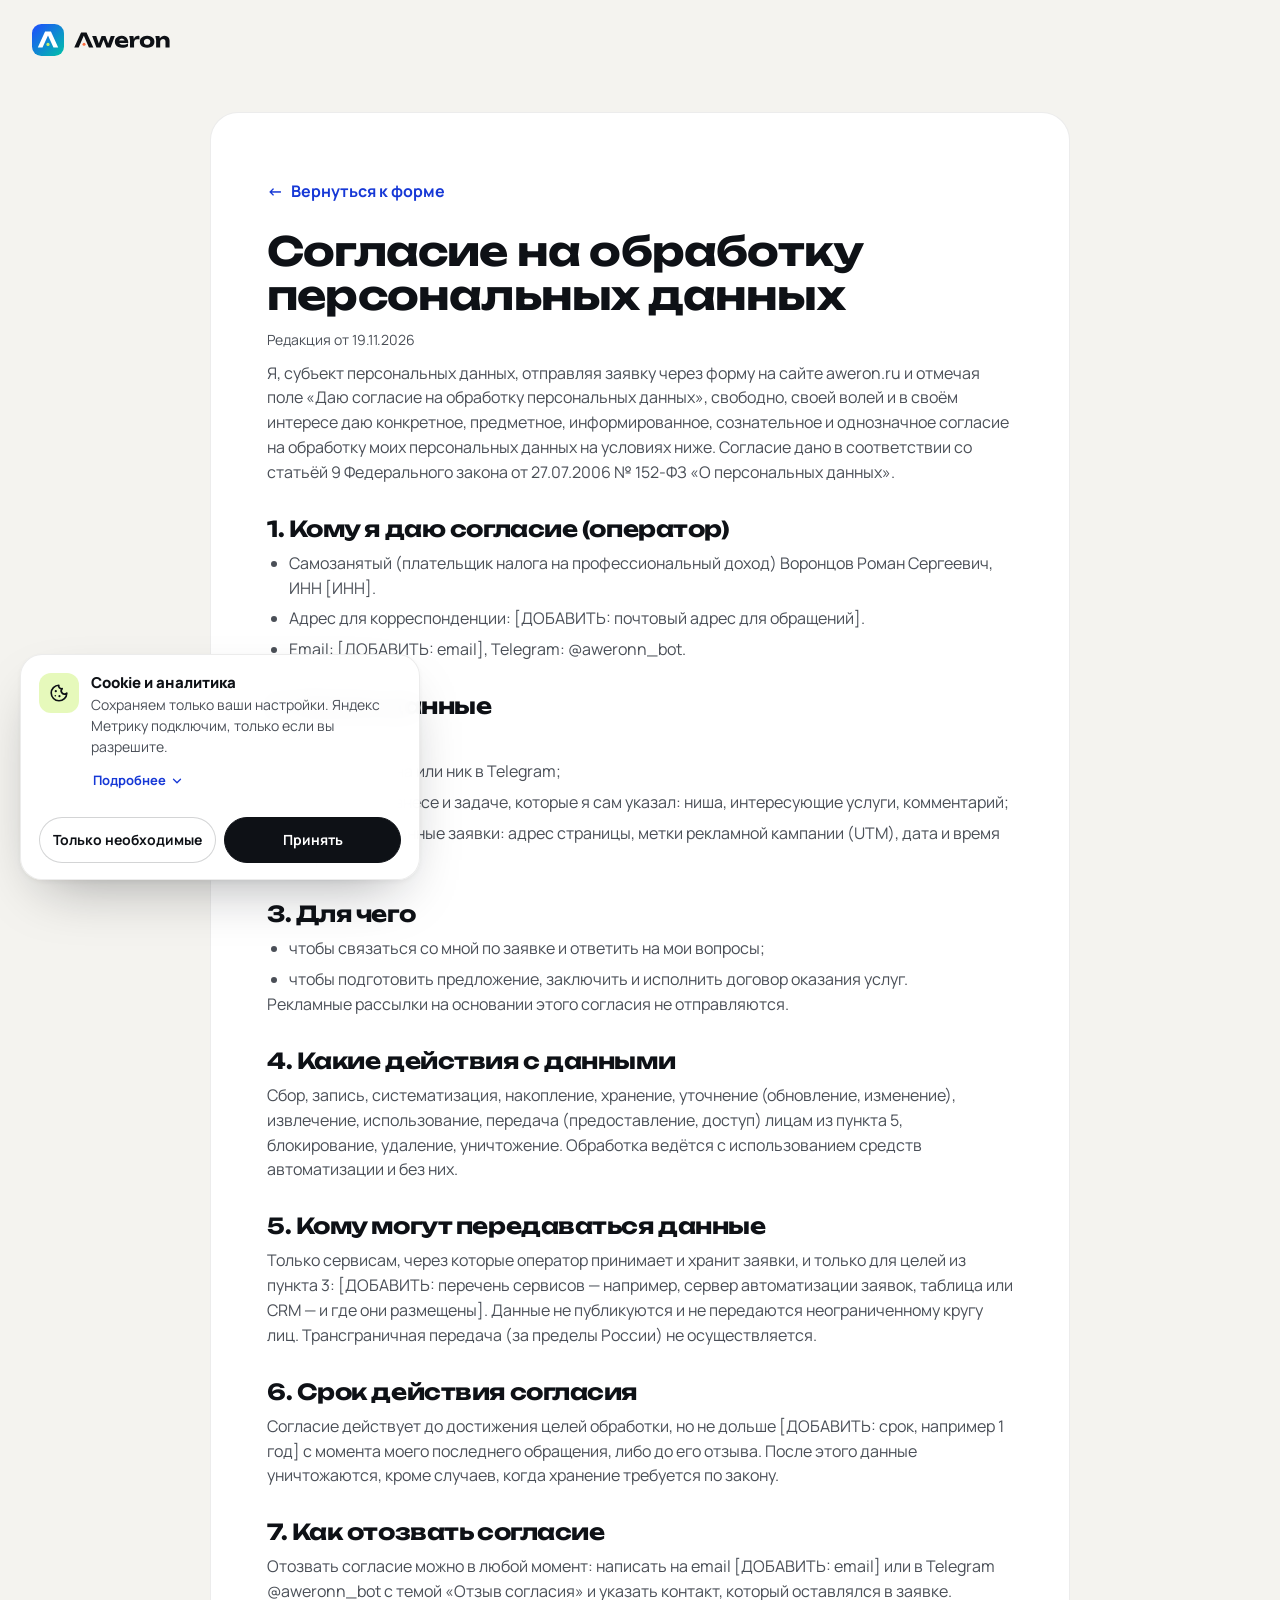
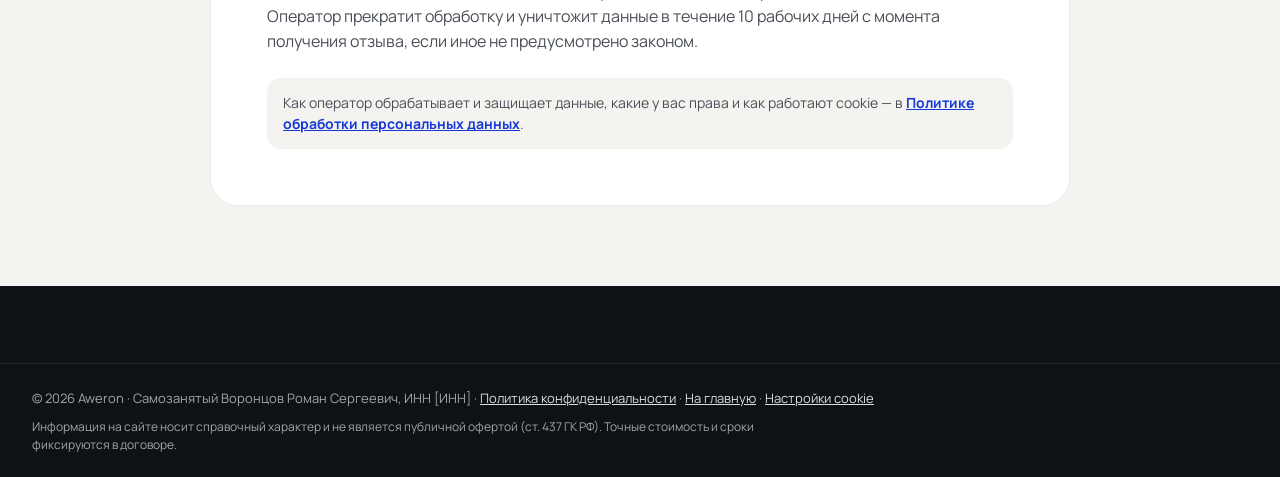
==== commit f53a768c: "Контакты: ФИО и Telegram ФИО самозанятого — Воронцов Роман Сергеевич, Telegram — @aweronn_bot (confi" ====
--- a/consent.html
+++ b/consent.html
@@ -34,9 +34,9 @@
 
       <h2>1. Кому я даю согласие (оператор)</h2>
       <ul>
-        <li>Самозанятый (плательщик налога на профессиональный доход) <span data-legal="name">[ФИО]</span>, ИНН <span data-legal="inn">[ИНН]</span>.</li>
+        <li>Самозанятый (плательщик налога на профессиональный доход) <span data-legal="name">Воронцов Роман Сергеевич</span>, ИНН <span data-legal="inn">[ИНН]</span>.</li>
         <li>Адрес для корреспонденции: [ДОБАВИТЬ: почтовый адрес для обращений].</li>
-        <li>Email: <span data-contact-text="email">[ДОБАВИТЬ: email]</span>, Telegram: <span data-contact-text="telegram">[ДОБАВИТЬ: @username]</span>.</li>
+        <li>Email: <span data-contact-text="email">[ДОБАВИТЬ: email]</span>, Telegram: <span data-contact-text="telegram">@aweronn_bot</span>.</li>
       </ul>
 
       <h2>2. Какие данные</h2>
@@ -64,7 +64,7 @@
       <p>Согласие действует до достижения целей обработки, но не дольше [ДОБАВИТЬ: срок, например 1 год] с момента моего последнего обращения, либо до его отзыва. После этого данные уничтожаются, кроме случаев, когда хранение требуется по закону.</p>
 
       <h2>7. Как отозвать согласие</h2>
-      <p>Отозвать согласие можно в любой момент: написать на email <span data-contact-text="email">[ДОБАВИТЬ: email]</span> или в Telegram <span data-contact-text="telegram">[ДОБАВИТЬ: @username]</span> с темой «Отзыв согласия» и указать контакт, который оставлялся в заявке. Оператор прекратит обработку и уничтожит данные в течение 10 рабочих дней с момента получения отзыва, если иное не предусмотрено законом.</p>
+      <p>Отозвать согласие можно в любой момент: написать на email <span data-contact-text="email">[ДОБАВИТЬ: email]</span> или в Telegram <span data-contact-text="telegram">@aweronn_bot</span> с темой «Отзыв согласия» и указать контакт, который оставлялся в заявке. Оператор прекратит обработку и уничтожит данные в течение 10 рабочих дней с момента получения отзыва, если иное не предусмотрено законом.</p>
 
       <p class="note">Как оператор обрабатывает и защищает данные, какие у вас права и как работают cookie — в <a href="privacy.html">Политике обработки персональных данных</a>.</p>
     </article>
@@ -72,7 +72,7 @@
 
   <footer class="site-footer">
     <div class="container footer-bottom">
-      <p>© <span data-year>2026</span> Aweron · Самозанятый <span data-legal="name">[ФИО]</span>, ИНН <span data-legal="inn">[ИНН]</span> · <a href="privacy.html">Политика конфиденциальности</a> · <a href="index.html">На главную</a> · <button class="cookie-settings" type="button" data-cookie-settings>Настройки cookie</button></p>
+      <p>© <span data-year>2026</span> Aweron · Самозанятый <span data-legal="name">Воронцов Роман Сергеевич</span>, ИНН <span data-legal="inn">[ИНН]</span> · <a href="privacy.html">Политика конфиденциальности</a> · <a href="index.html">На главную</a> · <button class="cookie-settings" type="button" data-cookie-settings>Настройки cookie</button></p>
       <p class="footer-note">Информация на сайте носит справочный характер и не является публичной офертой (ст. 437 ГК РФ). Точные стоимость и сроки фиксируются в договоре.</p>
     </div>
   </footer>
@@ -92,7 +92,7 @@
     <div class="cookie-details" id="cookie-details" inert>
       <div>
         <p>Сайт использует необходимые технические механизмы браузера для сохранения ваших настроек (например, выбора в баннере о cookie). Сервис Яндекс Метрика подключается только после того, как вы нажмёте «Принять» в баннере. Если вы выбрали «Только необходимые», аналитика не загружается. Изменить выбор можно по ссылке «Настройки cookie» внизу страницы или очистив данные сайта в браузере.</p>
-        <p><a href="#cookies">Политика конфиденциальности, раздел 8</a></p>
+        <p><a href="privacy.html#cookies">Политика конфиденциальности, раздел 8</a></p>
       </div>
     </div>
     <div class="cookie-actions">
--- a/assets/css/style.css
+++ b/assets/css/style.css
@@ -1206,10 +1206,6 @@
 .work-btn:hover { box-shadow: inset 0 0 0 100px rgba(255,255,255,.1), 0 12px 24px -12px rgba(14,17,22,.5); }
 .work-btn:focus-visible { outline: 3px solid var(--brand); outline-offset: 3px; border-radius: 999px; }
 .work-arrow { display: inline-block; transition: transform .3s var(--ease); }
-.work-links { display: flex; align-items: center; gap: 6px; margin-top: 12px; font-size: 13px; color: var(--ink-2); }
-.work-links svg { flex: none; }
-.work-links a { display: inline-flex; align-items: center; min-height: 32px; color: var(--brand-dark); font-weight: 700; text-decoration: none; }
-.work-links a:hover { text-decoration: underline; }
 @media (max-width: 420px) { .work-btn { width: 100%; } }
 
 @media (hover: hover) and (pointer: fine) {
